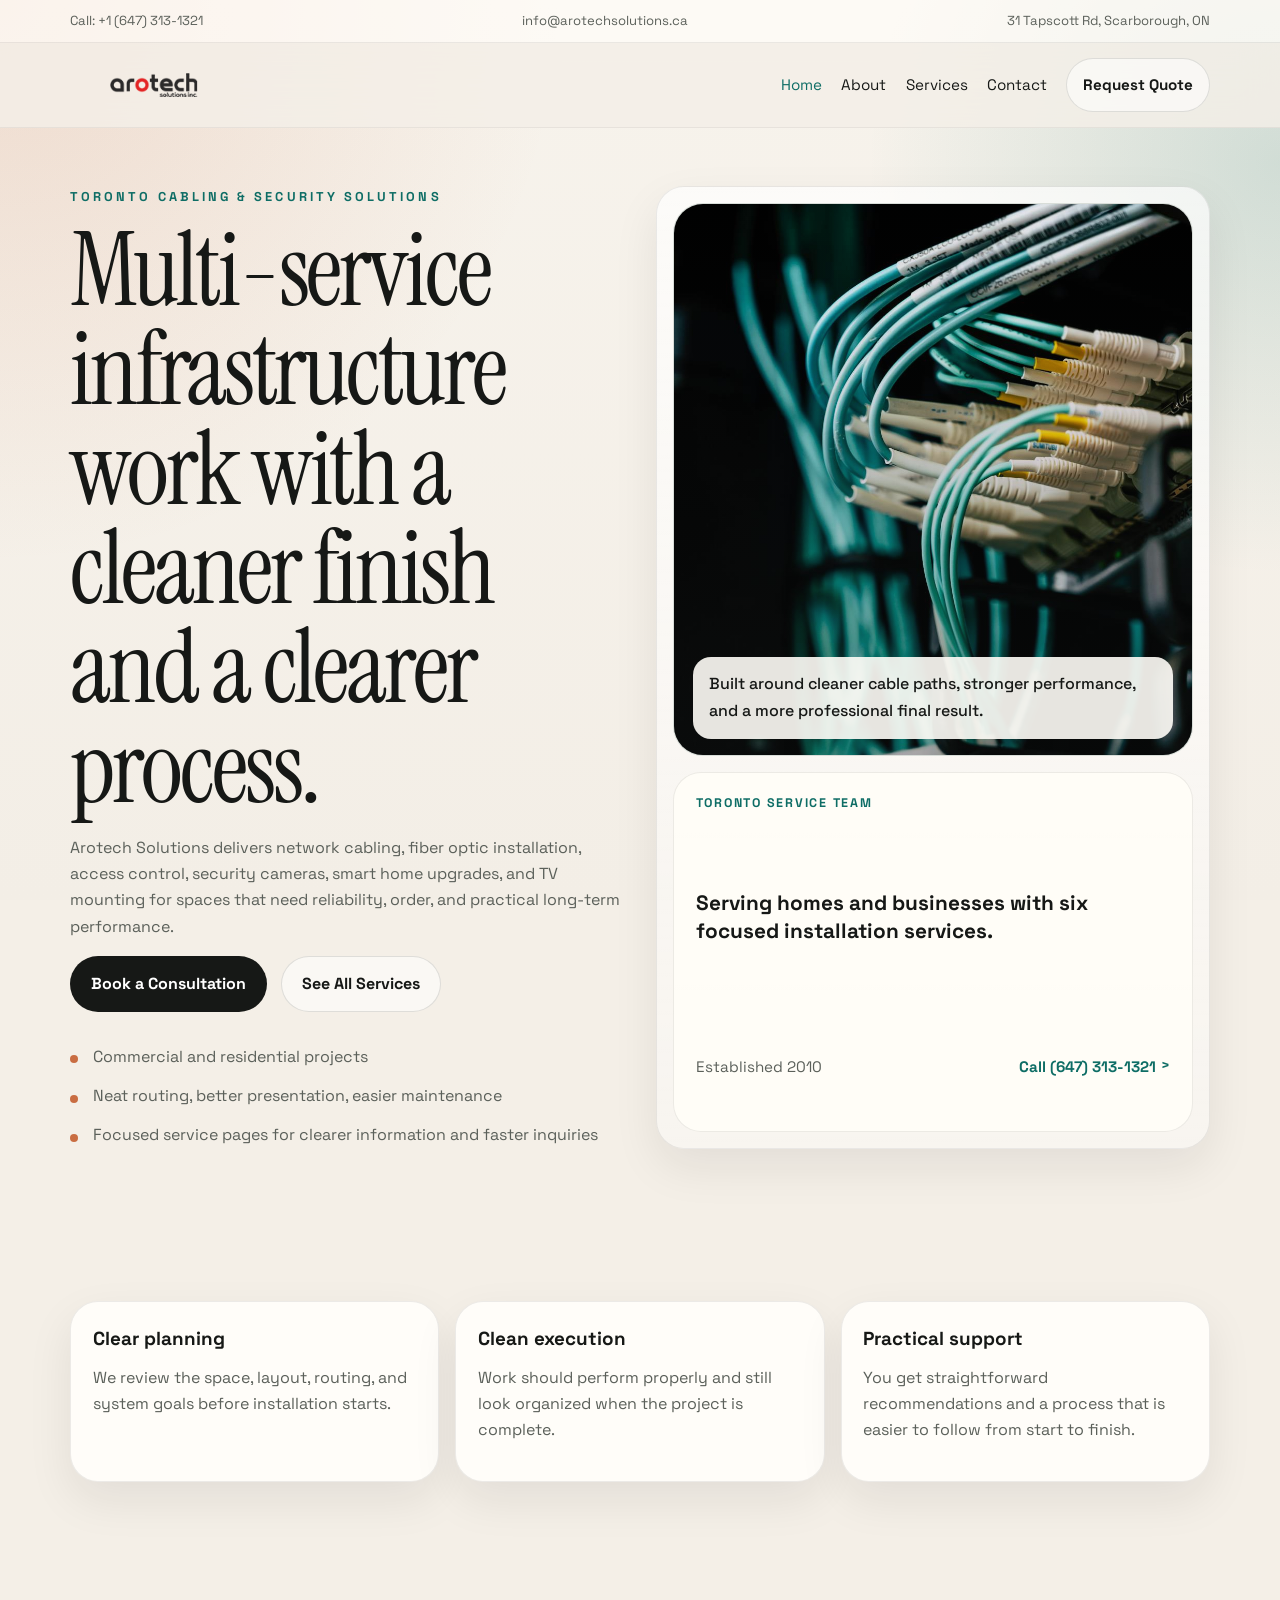
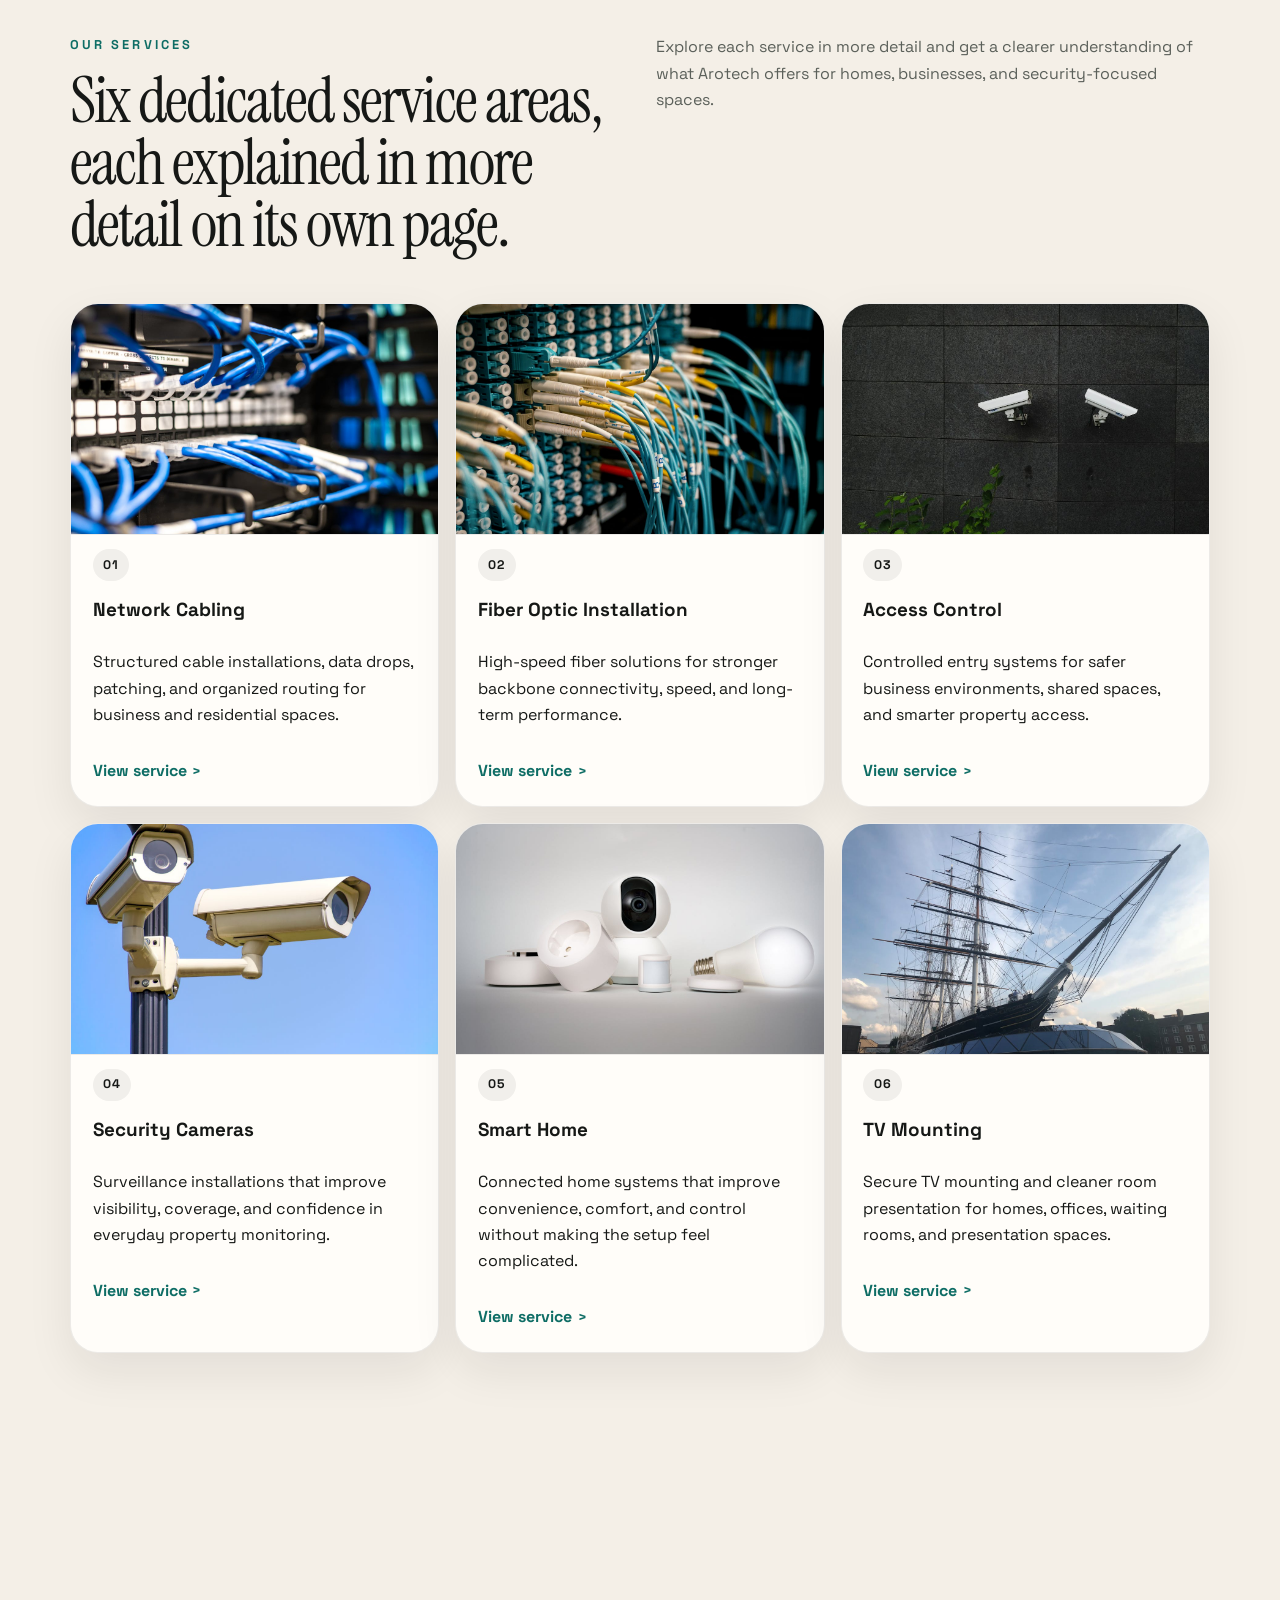
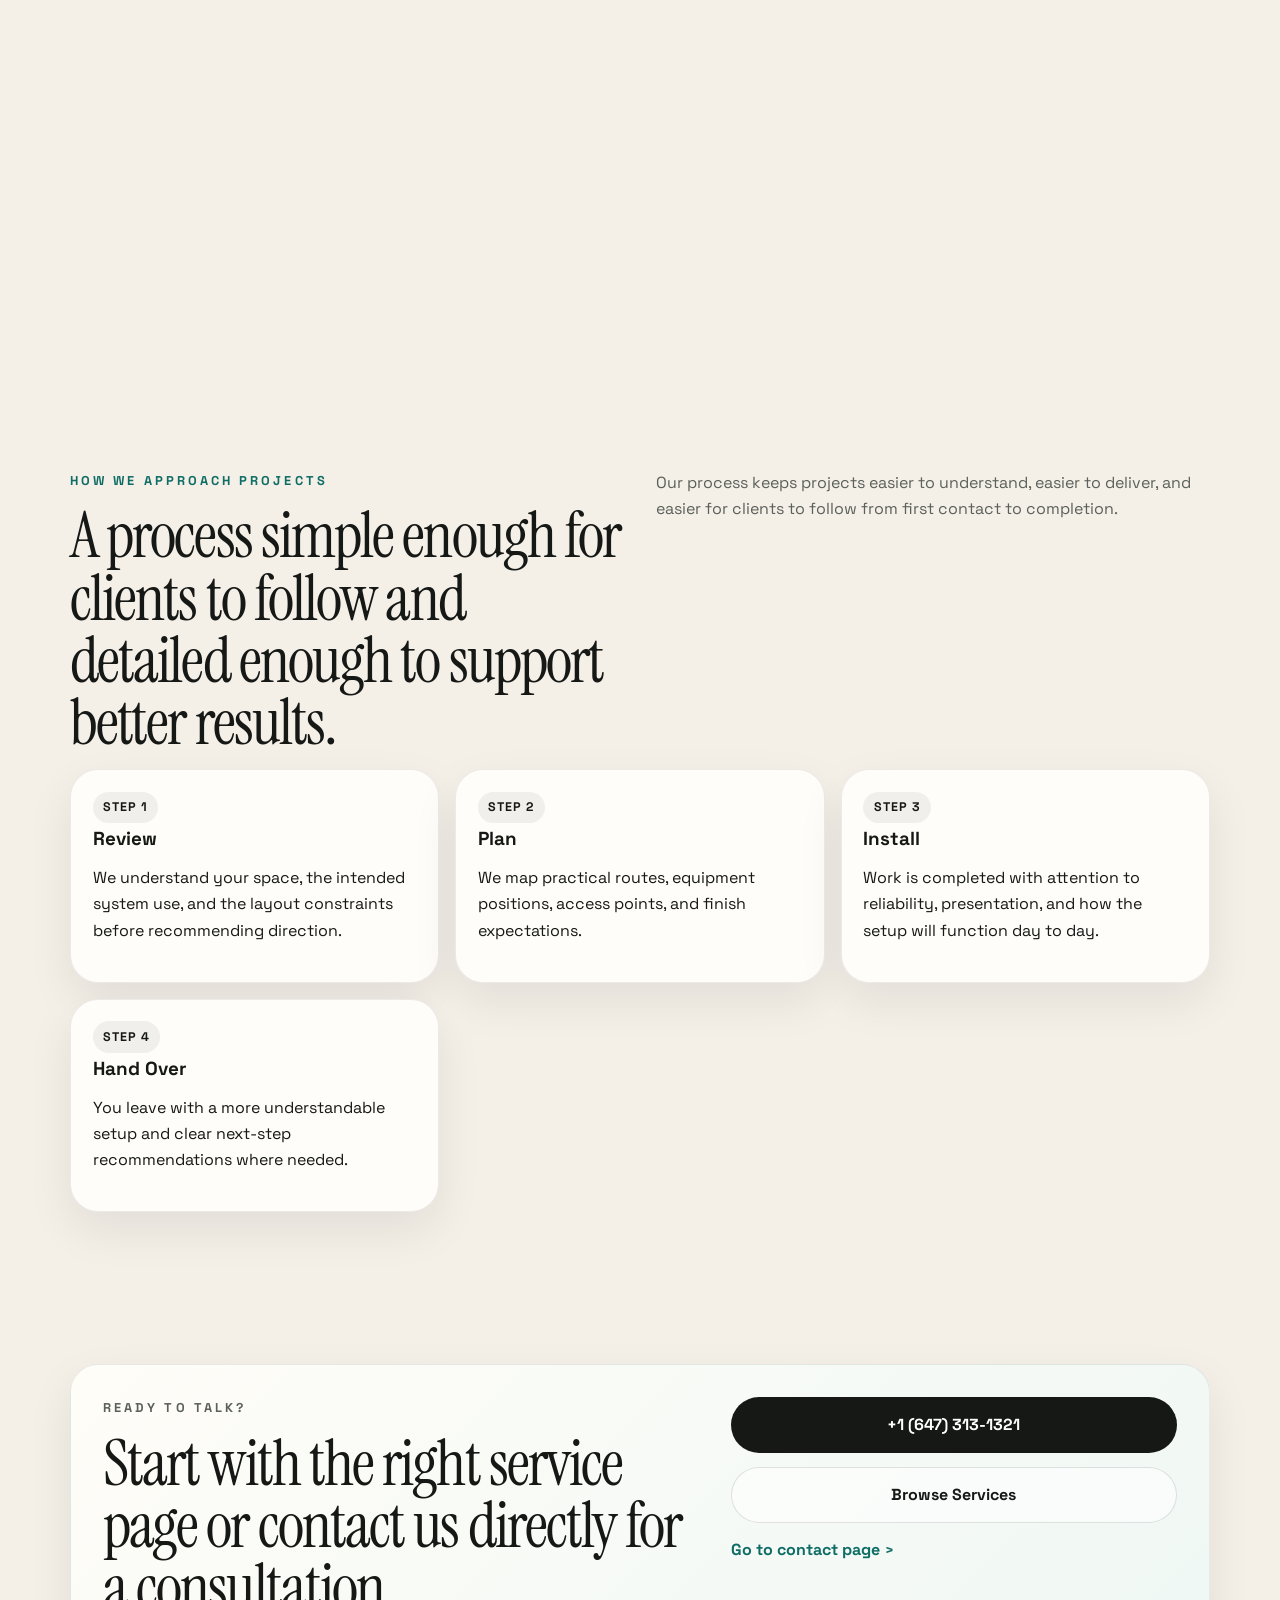
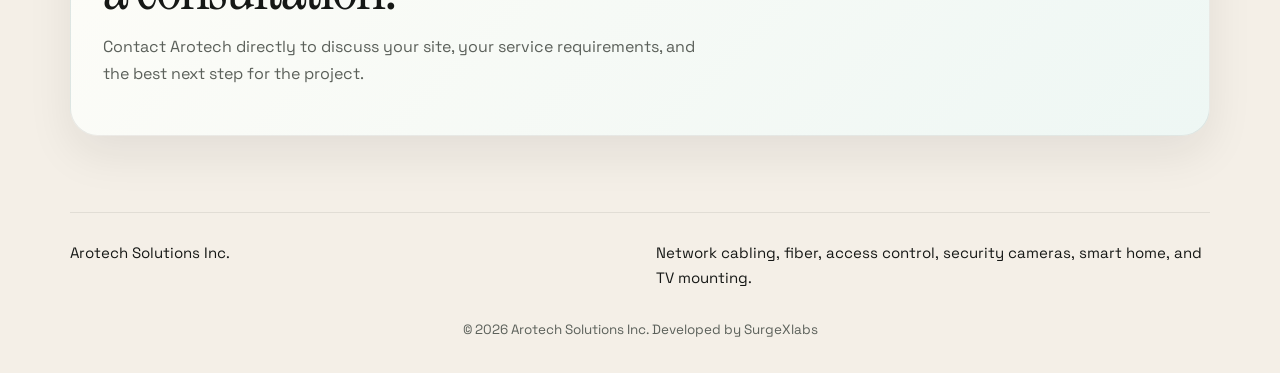
==== index.html @ 716cf745 "Initial site publish" ====
<!DOCTYPE html>
<html lang="en">
<head>
    <meta charset="UTF-8">
    <meta name="viewport" content="width=device-width, initial-scale=1.0">
    <title>Arotech Solutions | Network Cabling, Security & Smart Installations</title>
    <meta name="description" content="Arotech Solutions provides network cabling, fiber optic installation, access control, security cameras, smart home setup, and TV mounting for residential and commercial spaces.">
    <link rel="icon" href="/assets/images/favicon.svg" type="image/svg+xml">
    <link rel="preconnect" href="https://fonts.googleapis.com">
    <link rel="preconnect" href="https://fonts.gstatic.com" crossorigin>
    <link href="https://fonts.googleapis.com/css2?family=Instrument+Serif:ital@0;1&family=Space+Grotesk:wght@400;500;700&display=swap" rel="stylesheet">
    <link rel="stylesheet" href="/assets/css/styles.css">
</head>
<body>
    <div class="site-bg" aria-hidden="true"></div>
    <div class="utility-bar">
        <div class="container utility-row">
            <a href="tel:+16473131321">Call: +1 (647) 313-1321</a>
            <a href="mailto:info@arotechsolutions.ca">info@arotechsolutions.ca</a>
            <span>31 Tapscott Rd, Scarborough, ON</span>
        </div>
    </div>

    <header class="site-header">
        <div class="container header-row">
            <a class="brand" href="/index.html" aria-label="Arotech Solutions home">
                <img src="/assets/images/logo.png" alt="Arotech Solutions logo">
            </a>

            <button class="nav-toggle" type="button" aria-expanded="false" aria-controls="site-nav" aria-label="Toggle navigation">
                <span></span>
                <span></span>
            </button>

            <nav class="site-nav" id="site-nav" aria-label="Primary navigation">
                <a href="/index.html" aria-current="page">Home</a>
                <a href="/about.html">About</a>
                <a href="/services.html">Services</a>
                <a href="/contact.html">Contact</a>
                <a class="button button-small button-ghost" href="tel:+16473131321">Request Quote</a>
            </nav>
        </div>
    </header>

    <main>
        <section class="hero section reveal">
            <div class="container hero-grid home-hero-grid">
                <div class="hero-copy">
                    <p class="eyebrow">Toronto Cabling & Security Solutions</p>
                    <h1>Multi-service infrastructure work with a cleaner finish and a clearer process.</h1>
                    <p class="hero-text">
                        Arotech Solutions delivers network cabling, fiber optic installation, access control,
                        security cameras, smart home upgrades, and TV mounting for spaces that need reliability,
                        order, and practical long-term performance.
                    </p>
                    <div class="hero-actions">
                        <a class="button" href="/contact.html">Book a Consultation</a>
                        <a class="button button-ghost" href="/services.html">See All Services</a>
                    </div>
                    <ul class="hero-points">
                        <li>Commercial and residential projects</li>
                        <li>Neat routing, better presentation, easier maintenance</li>
                        <li>Focused service pages for clearer information and faster inquiries</li>
                    </ul>
                </div>

                <div class="hero-panel reveal-card">
                    <figure class="hero-visual hero-photo-frame">
                        <img src="/assets/images/hero-network.jpg" alt="Server and cabling installation in a professional network environment">
                        <figcaption>Built around cleaner cable paths, stronger performance, and a more professional final result.</figcaption>
                    </figure>
                    <div class="hero-highlight">
                        <p class="hero-highlight-label">Toronto service team</p>
                        <h3>Serving homes and businesses with six focused installation services.</h3>
                        <div class="hero-highlight-meta">
                            <span>Established 2010</span>
                            <a class="text-link" href="tel:+16473131321">Call (647) 313-1321</a>
                        </div>
                    </div>
                </div>
            </div>
        </section>

        <section class="section reveal">
            <div class="container trust-grid">
                <article class="trust-card reveal-card">
                    <h3>Clear planning</h3>
                    <p>We review the space, layout, routing, and system goals before installation starts.</p>
                </article>
                <article class="trust-card reveal-card">
                    <h3>Clean execution</h3>
                    <p>Work should perform properly and still look organized when the project is complete.</p>
                </article>
                <article class="trust-card reveal-card">
                    <h3>Practical support</h3>
                    <p>You get straightforward recommendations and a process that is easier to follow from start to finish.</p>
                </article>
            </div>
        </section>

        <section class="section reveal">
            <div class="container section-head">
                <div>
                    <p class="eyebrow">Our Services</p>
                    <h2>Six dedicated service areas, each explained in more detail on its own page.</h2>
                </div>
                <p>
                    Explore each service in more detail and get a clearer understanding of what Arotech offers for homes, businesses, and security-focused spaces.
                </p>
            </div>

            <div class="container services-grid services-grid-six">
                <article class="service-card reveal-card">
                    <figure class="service-media">
                        <img src="/assets/images/service-network-cabling.jpg" alt="Network cabling connected to a server rack">
                    </figure>
                    <span>01</span>
                    <h3>Network Cabling</h3>
                    <p>Structured cable installations, data drops, patching, and organized routing for business and residential spaces.</p>
                    <a class="text-link" href="/services/network-cabling.html">View service</a>
                </article>
                <article class="service-card reveal-card">
                    <figure class="service-media">
                        <img src="/assets/images/service-fiber.jpg" alt="Fiber optic equipment and connectors">
                    </figure>
                    <span>02</span>
                    <h3>Fiber Optic Installation</h3>
                    <p>High-speed fiber solutions for stronger backbone connectivity, speed, and long-term performance.</p>
                    <a class="text-link" href="/services/fiber-optic-installation.html">View service</a>
                </article>
                <article class="service-card reveal-card">
                    <figure class="service-media">
                        <img src="/assets/images/service-access-control.jpg" alt="Modern access control entry system">
                    </figure>
                    <span>03</span>
                    <h3>Access Control</h3>
                    <p>Controlled entry systems for safer business environments, shared spaces, and smarter property access.</p>
                    <a class="text-link" href="/services/access-control.html">View service</a>
                </article>
                <article class="service-card reveal-card">
                    <figure class="service-media">
                        <img src="/assets/images/service-security-cameras.jpg" alt="Outdoor security cameras">
                    </figure>
                    <span>04</span>
                    <h3>Security Cameras</h3>
                    <p>Surveillance installations that improve visibility, coverage, and confidence in everyday property monitoring.</p>
                    <a class="text-link" href="/services/security-cameras.html">View service</a>
                </article>
                <article class="service-card reveal-card">
                    <figure class="service-media">
                        <img src="/assets/images/service-smart-home.jpg" alt="Smart home devices arranged on a table">
                    </figure>
                    <span>05</span>
                    <h3>Smart Home</h3>
                    <p>Connected home systems that improve convenience, comfort, and control without making the setup feel complicated.</p>
                    <a class="text-link" href="/services/smart-home.html">View service</a>
                </article>
                <article class="service-card reveal-card">
                    <figure class="service-media">
                        <img src="/assets/images/service-tv-mounting.jpg" alt="Wall mounted TV in a living room">
                    </figure>
                    <span>06</span>
                    <h3>TV Mounting</h3>
                    <p>Secure TV mounting and cleaner room presentation for homes, offices, waiting rooms, and presentation spaces.</p>
                    <a class="text-link" href="/services/tv-mounting.html">View service</a>
                </article>
            </div>
        </section>

        <section class="section section-alt reveal">
            <div class="container video-grid">
                <div>
                    <p class="eyebrow">Visual Showcase</p>
                    <h2>A closer look at the kind of infrastructure environment these services support.</h2>
                    <p>
                        From organized racks to cleaner cabling environments, strong infrastructure work is built on planning, precision, and clear execution.
                    </p>
                    <ul class="checklist">
                        <li>Highlights the environment behind professional installations</li>
                        <li>Supports the brand without crowding the layout</li>
                        <li>Adds motion without turning the page into a slider-heavy site</li>
                    </ul>
                </div>
                <div class="video-card reveal-card">
                    <video controls muted loop playsinline preload="metadata" poster="/assets/images/hero-network.jpg">
                        <source src="/assets/images/showcase-server-room.mp4" type="video/mp4">
                    </video>
                </div>
            </div>
        </section>

        <section class="section reveal">
            <div class="container section-head">
                <div>
                    <p class="eyebrow">How We Approach Projects</p>
                    <h2>A process simple enough for clients to follow and detailed enough to support better results.</h2>
                </div>
                <p>
                    Our process keeps projects easier to understand, easier to deliver, and easier for clients to follow from first contact to completion.
                </p>
            </div>

            <div class="container process-grid">
                <article class="process-card reveal-card">
                    <span>Step 1</span>
                    <h3>Review</h3>
                    <p>We understand your space, the intended system use, and the layout constraints before recommending direction.</p>
                </article>
                <article class="process-card reveal-card">
                    <span>Step 2</span>
                    <h3>Plan</h3>
                    <p>We map practical routes, equipment positions, access points, and finish expectations.</p>
                </article>
                <article class="process-card reveal-card">
                    <span>Step 3</span>
                    <h3>Install</h3>
                    <p>Work is completed with attention to reliability, presentation, and how the setup will function day to day.</p>
                </article>
                <article class="process-card reveal-card">
                    <span>Step 4</span>
                    <h3>Hand Over</h3>
                    <p>You leave with a more understandable setup and clear next-step recommendations where needed.</p>
                </article>
            </div>
        </section>

        <section class="section reveal">
            <div class="container contact-card">
                <div>
                    <p class="eyebrow">Ready to Talk?</p>
                    <h2>Start with the right service page or contact us directly for a consultation.</h2>
                    <p>
                        Contact Arotech directly to discuss your site, your service requirements, and the best next step for the project.
                    </p>
                </div>
                <div class="contact-actions">
                    <a class="button" href="tel:+16473131321">+1 (647) 313-1321</a>
                    <a class="button button-ghost" href="/services.html">Browse Services</a>
                    <a class="text-link" href="/contact.html">Go to contact page</a>
                </div>
            </div>
        </section>
    </main>

    <footer class="site-footer">
        <div class="container footer-row">
            <p>Arotech Solutions Inc.</p>
            <p>Network cabling, fiber, access control, security cameras, smart home, and TV mounting.</p>
        </div>
        <p class="footer-credit">&copy; <span id="year"></span> Arotech Solutions Inc. Developed by <a href="https://surgexlabs.ca/" target="_blank" rel="noreferrer">SurgeXlabs</a></p>
    </footer>

    <script src="/assets/js/main.js"></script>
</body>
</html>
---- assets/css/styles.css ----
:root {
    --bg: #f4efe7;
    --surface: rgba(255, 255, 255, 0.82);
    --surface-strong: #fffdf9;
    --ink: #161816;
    --muted: #5b605a;
    --line: rgba(22, 24, 22, 0.08);
    --accent: #0e6d65;
    --accent-soft: #d8ebe7;
    --accent-warm: #c96d42;
    --shadow: 0 18px 46px rgba(25, 29, 28, 0.08);
    --radius: 28px;
    --container: min(1140px, calc(100% - 2rem));
}

* {
    box-sizing: border-box;
}

html {
    scroll-behavior: smooth;
}

body {
    margin: 0;
    font-family: "Space Grotesk", sans-serif;
    background: var(--bg);
    color: var(--ink);
    line-height: 1.65;
}

img,
video {
    display: block;
    max-width: 100%;
}

a {
    color: inherit;
    text-decoration: none;
}

p,
h1,
h2,
h3 {
    margin-top: 0;
}

figure {
    margin: 0;
}

.site-bg {
    position: fixed;
    inset: 0;
    z-index: -1;
    background:
        radial-gradient(circle at top left, rgba(201, 109, 66, 0.18), transparent 36%),
        radial-gradient(circle at right 18%, rgba(14, 109, 101, 0.16), transparent 28%),
        linear-gradient(180deg, #f7f3ec 0%, #f3eee6 100%);
}

.utility-bar {
    border-bottom: 1px solid var(--line);
    background: rgba(255, 253, 248, 0.72);
}

.utility-row {
    display: flex;
    align-items: center;
    justify-content: space-between;
    gap: 1rem;
    min-height: 42px;
    font-size: 0.82rem;
    color: var(--muted);
}

.container {
    width: var(--container);
    margin: 0 auto;
}

.section {
    padding: 4.75rem 0;
}

.section-alt {
    background: rgba(255, 255, 255, 0.42);
    border-top: 1px solid rgba(22, 24, 22, 0.05);
    border-bottom: 1px solid rgba(22, 24, 22, 0.05);
}

.eyebrow {
    margin-bottom: 0.9rem;
    font-size: 0.8rem;
    font-weight: 700;
    letter-spacing: 0.24em;
    text-transform: uppercase;
    color: var(--accent);
}

.site-header {
    position: sticky;
    top: 0;
    z-index: 25;
    backdrop-filter: blur(18px);
    background: rgba(244, 239, 231, 0.84);
    border-bottom: 1px solid rgba(22, 24, 22, 0.06);
}

.header-row {
    display: flex;
    align-items: center;
    justify-content: space-between;
    gap: 1rem;
    min-height: 84px;
}

.brand {
    max-width: 168px;
}

.site-nav {
    display: flex;
    align-items: center;
    gap: 1.2rem;
    font-size: 0.95rem;
}

.site-nav a[aria-current="page"]:not(.button),
.site-nav a:not(.button):hover {
    color: var(--accent);
}

.nav-toggle {
    display: none;
    width: 48px;
    height: 48px;
    padding: 0;
    border: 1px solid var(--line);
    border-radius: 16px;
    background: var(--surface-strong);
    cursor: pointer;
}

.nav-toggle span {
    display: block;
    width: 18px;
    height: 2px;
    margin: 6px auto;
    background: var(--ink);
}

.button {
    display: inline-flex;
    align-items: center;
    justify-content: center;
    min-height: 50px;
    padding: 0.85rem 1.25rem;
    border: 1px solid transparent;
    border-radius: 999px;
    background: var(--ink);
    color: #fff;
    font-weight: 700;
    transition: transform 0.2s ease, background 0.2s ease, border-color 0.2s ease;
}

.button:hover {
    transform: translateY(-1px);
}

.button-ghost {
    background: rgba(255, 255, 255, 0.55);
    color: var(--ink);
    border-color: rgba(22, 24, 22, 0.12);
}

.button-small {
    min-height: 44px;
    padding-inline: 1rem;
}

.text-link {
    display: inline-flex;
    align-items: center;
    gap: 0.35rem;
    font-weight: 700;
    color: var(--accent);
}

.text-link::after {
    content: ">";
    font-size: 0.9rem;
}

.hero,
.page-hero {
    padding-top: 3.6rem;
}

.hero-grid,
.page-hero-grid,
.detail-grid,
.video-grid,
.form-layout,
.section-head,
.footer-row {
    display: grid;
    grid-template-columns: repeat(2, minmax(0, 1fr));
    gap: 2rem;
    align-items: start;
}

.home-hero-grid {
    align-items: stretch;
}

.hero-copy h1,
.page-hero h1,
.section-head h2,
.content-block h2,
.contact-card h2,
.video-grid h2 {
    font-family: "Instrument Serif", serif;
    font-weight: 400;
    line-height: 0.97;
    letter-spacing: -0.03em;
}

.hero-copy h1 {
    margin-bottom: 1.1rem;
    font-size: clamp(3.2rem, 8vw, 6.4rem);
    max-width: 11ch;
}

.page-hero h1,
.section-head h2,
.content-block h2,
.contact-card h2,
.video-grid h2 {
    margin-bottom: 0.95rem;
    font-size: clamp(2.3rem, 5vw, 4.2rem);
}

.hero-text,
.section-head > p,
.content-block p,
.stack-card p,
.signal-card span,
.signal-card p,
.trust-card p,
.info-card p,
.faq-card p,
.contact-card p,
.breadcrumb,
.video-grid p {
    color: var(--muted);
}

.hero-actions {
    display: flex;
    flex-wrap: wrap;
    gap: 0.9rem;
    margin-bottom: 2rem;
}

.hero-points,
.checklist {
    display: grid;
    gap: 0.8rem;
    padding: 0;
    margin: 0;
    list-style: none;
}

.hero-points li,
.checklist li {
    position: relative;
    padding-left: 1.45rem;
    color: var(--muted);
}

.hero-points li::before,
.checklist li::before {
    content: "";
    position: absolute;
    top: 0.72rem;
    left: 0;
    width: 8px;
    height: 8px;
    border-radius: 50%;
    background: var(--accent-warm);
}

.hero-panel,
.stack-card,
.signal-card,
.trust-card,
.service-card,
.process-card,
.video-card,
.info-card,
.faq-card,
.contact-card,
.contact-form,
.mini-link-card {
    border: 1px solid rgba(22, 24, 22, 0.08);
    border-radius: var(--radius);
    background: var(--surface-strong);
    box-shadow: var(--shadow);
}

.hero-panel {
    display: grid;
    gap: 1rem;
    padding: 1rem;
    background: linear-gradient(180deg, rgba(255, 255, 255, 0.68), rgba(255, 255, 255, 0.38));
}

.hero-highlight {
    display: grid;
    gap: 0.85rem;
    padding: 1.25rem 1.35rem;
    border: 1px solid rgba(22, 24, 22, 0.08);
    border-radius: var(--radius);
    background: rgba(255, 253, 248, 0.92);
}

.hero-highlight-label {
    margin-bottom: 0;
    font-size: 0.78rem;
    font-weight: 700;
    letter-spacing: 0.14em;
    text-transform: uppercase;
    color: var(--accent);
}

.hero-highlight h3 {
    margin-bottom: 0;
    font-size: 1.3rem;
    line-height: 1.3;
}

.hero-highlight-meta {
    display: flex;
    align-items: center;
    justify-content: space-between;
    gap: 1rem;
    color: var(--muted);
    font-size: 0.95rem;
}

.hero-visual,
.page-hero-media {
    overflow: hidden;
    border-radius: calc(var(--radius) + 2px);
    border: 1px solid rgba(22, 24, 22, 0.08);
    background: #e9efe9;
}

.hero-visual img,
.page-hero-media img,
.page-hero-media video {
    width: 100%;
    height: 100%;
    min-height: 360px;
    object-fit: cover;
}

.hero-photo-frame {
    position: relative;
}

.hero-photo-frame::after {
    content: "";
    position: absolute;
    inset: 0;
    background: linear-gradient(180deg, rgba(20, 25, 25, 0.04) 0%, rgba(20, 25, 25, 0.35) 100%);
}

.hero-photo-frame figcaption {
    position: absolute;
    left: 1.2rem;
    right: 1.2rem;
    bottom: 1rem;
    z-index: 1;
    padding: 0.9rem 1rem;
    border-radius: 18px;
    background: rgba(255, 253, 248, 0.9);
    font-weight: 500;
}

.hero-stat-grid,
.trust-grid,
.process-grid,
.info-grid,
.faq-grid,
.service-links-grid {
    display: grid;
    gap: 1rem;
}

.hero-stat-grid {
    grid-template-columns: repeat(3, minmax(0, 1fr));
}

.trust-grid {
    grid-template-columns: repeat(3, minmax(0, 1fr));
}

.process-grid,
.info-grid.three-col,
.faq-grid,
.service-links-grid,
.info-grid.three-col {
    grid-template-columns: repeat(3, minmax(0, 1fr));
}

.service-links-grid {
    grid-template-columns: repeat(2, minmax(0, 1fr));
}

.signal-card,
.trust-card,
.process-card,
.info-card,
.faq-card,
.stack-card {
    padding: 1.35rem;
}

.signal-card strong {
    display: block;
    margin-bottom: 0.2rem;
    font-size: 1.75rem;
}

.signal-card-primary {
    background: #fff9f0;
}

.signal-card-accent {
    background: var(--accent-soft);
}

.signal-card-dark {
    background: #1a2020;
    color: #fff;
}

.signal-card-dark p,
.signal-card-dark span {
    color: rgba(255, 255, 255, 0.78);
}

.services-grid {
    display: grid;
    grid-template-columns: repeat(3, minmax(0, 1fr));
    gap: 1rem;
    margin-top: 2rem;
}

.services-grid-six {
    grid-template-columns: repeat(3, minmax(0, 1fr));
}

.service-card {
    display: grid;
    align-content: start;
    gap: 0.85rem;
    overflow: hidden;
    padding: 1.35rem;
}

.service-media {
    margin: -1.35rem -1.35rem 0;
    overflow: hidden;
    border-bottom: 1px solid rgba(22, 24, 22, 0.08);
}

.service-media img {
    width: 100%;
    height: 230px;
    object-fit: cover;
    transition: transform 0.45s ease;
}

.service-card:hover .service-media img {
    transform: scale(1.04);
}

.service-card span,
.process-card span {
    display: inline-flex;
    width: fit-content;
    padding: 0.35rem 0.65rem;
    border-radius: 999px;
    background: rgba(22, 24, 22, 0.06);
    font-size: 0.78rem;
    font-weight: 700;
    letter-spacing: 0.08em;
    text-transform: uppercase;
}

.service-card h3,
.trust-card h3,
.info-card h3,
.faq-card h3,
.process-card h3,
.stack-card h3,
.mini-link-card {
    margin-bottom: 0.65rem;
    font-size: 1.18rem;
}

.video-card {
    overflow: hidden;
    padding: 0;
}

.video-card video {
    width: 100%;
    min-height: 100%;
    background: #000;
}

.mini-link-card {
    padding: 1.2rem 1.3rem;
    font-weight: 700;
}

.mini-link-card:hover {
    color: var(--accent);
}

.breadcrumb a {
    color: var(--accent);
}

.contact-card {
    display: grid;
    grid-template-columns: minmax(0, 1.15fr) minmax(280px, 0.85fr);
    gap: 1.5rem;
    padding: 2rem;
    background: linear-gradient(135deg, #fffdf8, #eef7f4);
}

.contact-actions,
.contact-stack {
    display: grid;
    align-content: start;
    gap: 0.9rem;
}

.form-layout {
    align-items: start;
}

.contact-form {
    display: grid;
    gap: 1rem;
    padding: 1.4rem;
}

.contact-form label {
    display: grid;
    gap: 0.45rem;
    font-weight: 500;
}

.contact-form input,
.contact-form select,
.contact-form textarea {
    width: 100%;
    padding: 0.9rem 1rem;
    border: 1px solid rgba(22, 24, 22, 0.12);
    border-radius: 16px;
    background: #fff;
    font: inherit;
}

.site-footer {
    padding: 0 0 2rem;
}

.footer-row {
    padding-top: 1.75rem;
    padding-bottom: 0.85rem;
    border-top: 1px solid rgba(22, 24, 22, 0.08);
    font-size: 0.94rem;
    grid-template-columns: repeat(2, minmax(0, 1fr));
}

.footer-credit {
    width: var(--container);
    margin: 0 auto;
    text-align: center;
    font-size: 0.84rem;
    color: var(--muted);
}

.reveal,
.reveal-card {
    opacity: 0;
    transform: translateY(24px);
    transition: opacity 0.7s ease, transform 0.7s ease;
}

.reveal-card {
    transition-delay: 0.08s;
}

.is-visible {
    opacity: 1;
    transform: translateY(0);
}

.hero-panel,
.signal-card,
.hero-highlight,
.trust-card,
.service-card,
.process-card,
.video-card,
.info-card,
.faq-card,
.stack-card,
.contact-card,
.contact-form,
.mini-link-card,
.page-hero-media {
    transition: transform 0.25s ease, box-shadow 0.25s ease, border-color 0.25s ease;
}

.hero-panel:hover,
.signal-card:hover,
.hero-highlight:hover,
.trust-card:hover,
.service-card:hover,
.process-card:hover,
.video-card:hover,
.info-card:hover,
.faq-card:hover,
.stack-card:hover,
.contact-card:hover,
.contact-form:hover,
.mini-link-card:hover,
.page-hero-media:hover {
    transform: translateY(-4px);
    box-shadow: 0 22px 55px rgba(25, 29, 28, 0.11);
    border-color: rgba(14, 109, 101, 0.18);
}

@media (max-width: 980px) {
    .hero-grid,
    .page-hero-grid,
    .detail-grid,
    .video-grid,
    .form-layout,
    .section-head,
    .contact-card {
        grid-template-columns: 1fr;
    }

    .hero-stat-grid,
    .trust-grid,
    .info-grid.three-col,
    .faq-grid,
    .service-links-grid {
        grid-template-columns: repeat(2, minmax(0, 1fr));
    }

    .hero-highlight-meta {
        align-items: flex-start;
        flex-direction: column;
    }

    .services-grid,
    .services-grid-six,
    .process-grid {
        grid-template-columns: repeat(2, minmax(0, 1fr));
    }

    .site-nav {
        position: absolute;
        top: calc(100% + 0.75rem);
        right: 1rem;
        left: 1rem;
        display: grid;
        gap: 0.75rem;
        padding: 1rem;
        border: 1px solid rgba(22, 24, 22, 0.08);
        border-radius: 24px;
        background: rgba(255, 253, 248, 0.96);
        box-shadow: var(--shadow);
        opacity: 0;
        visibility: hidden;
        transform: translateY(-10px);
        transition: opacity 0.2s ease, visibility 0.2s ease, transform 0.2s ease;
    }

    .site-nav.is-open {
        opacity: 1;
        visibility: visible;
        transform: translateY(0);
    }

    .nav-toggle {
        display: inline-block;
    }
}

@media (max-width: 720px) {
    .section {
        padding: 3.5rem 0;
    }

    .hero-copy h1 {
        max-width: none;
        font-size: clamp(2.8rem, 15vw, 4.4rem);
    }

    .utility-row {
        flex-direction: column;
        align-items: flex-start;
        justify-content: center;
        padding: 0.45rem 0;
    }

    .services-grid,
    .services-grid-six,
    .process-grid,
    .trust-grid,
    .info-grid.three-col,
    .faq-grid,
    .service-links-grid,
    .hero-stat-grid {
        grid-template-columns: 1fr;
    }

    .brand {
        max-width: 144px;
    }

    .header-row {
        min-height: 76px;
    }

    .hero-visual img,
    .page-hero-media img,
    .page-hero-media video {
        min-height: 300px;
    }

    .hero-highlight {
        padding: 1rem 1.1rem;
    }

    .contact-card {
        padding: 1.4rem;
    }

    .footer-row {
        grid-template-columns: 1fr;
    }
}

@media (prefers-reduced-motion: reduce) {
    html {
        scroll-behavior: auto;
    }

    *,
    *::before,
    *::after {
        animation-duration: 0.01ms !important;
        animation-iteration-count: 1 !important;
        transition-duration: 0.01ms !important;
    }

    .reveal,
    .reveal-card {
        opacity: 1;
        transform: none;
    }
}
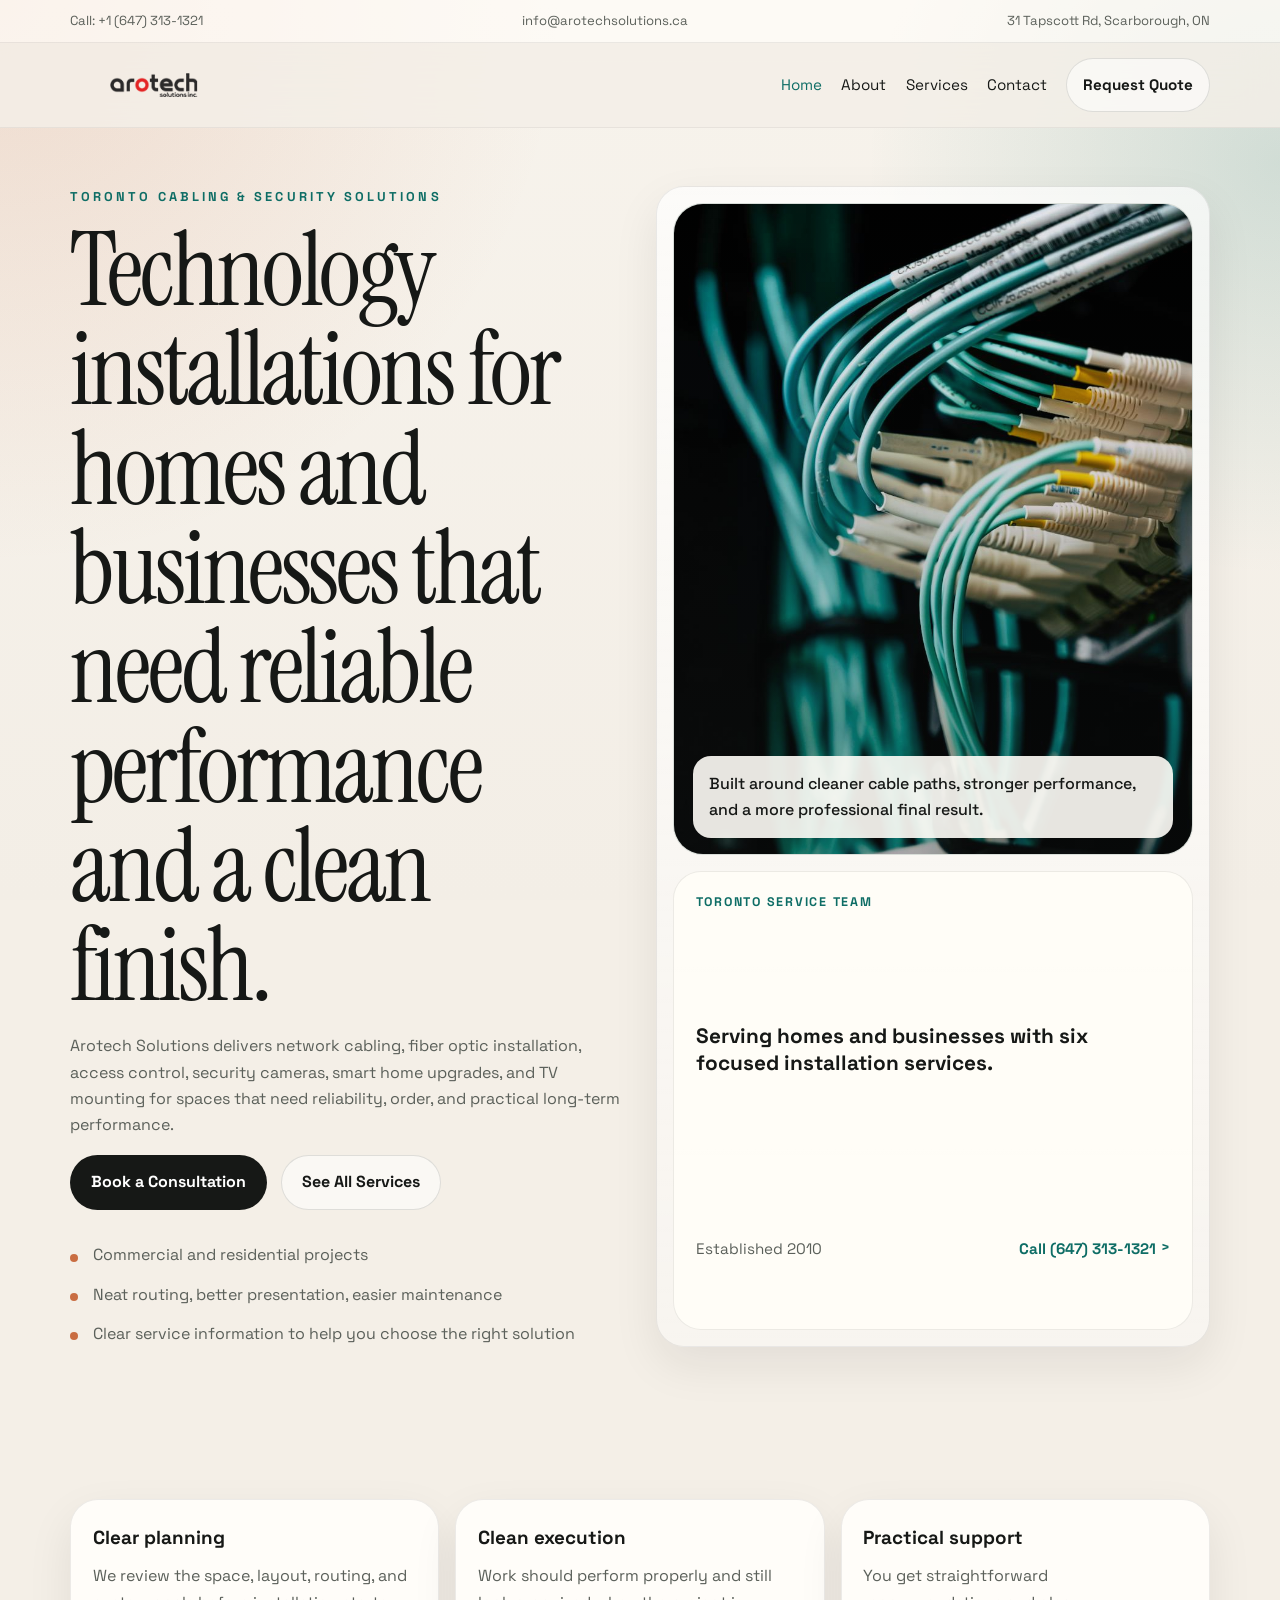
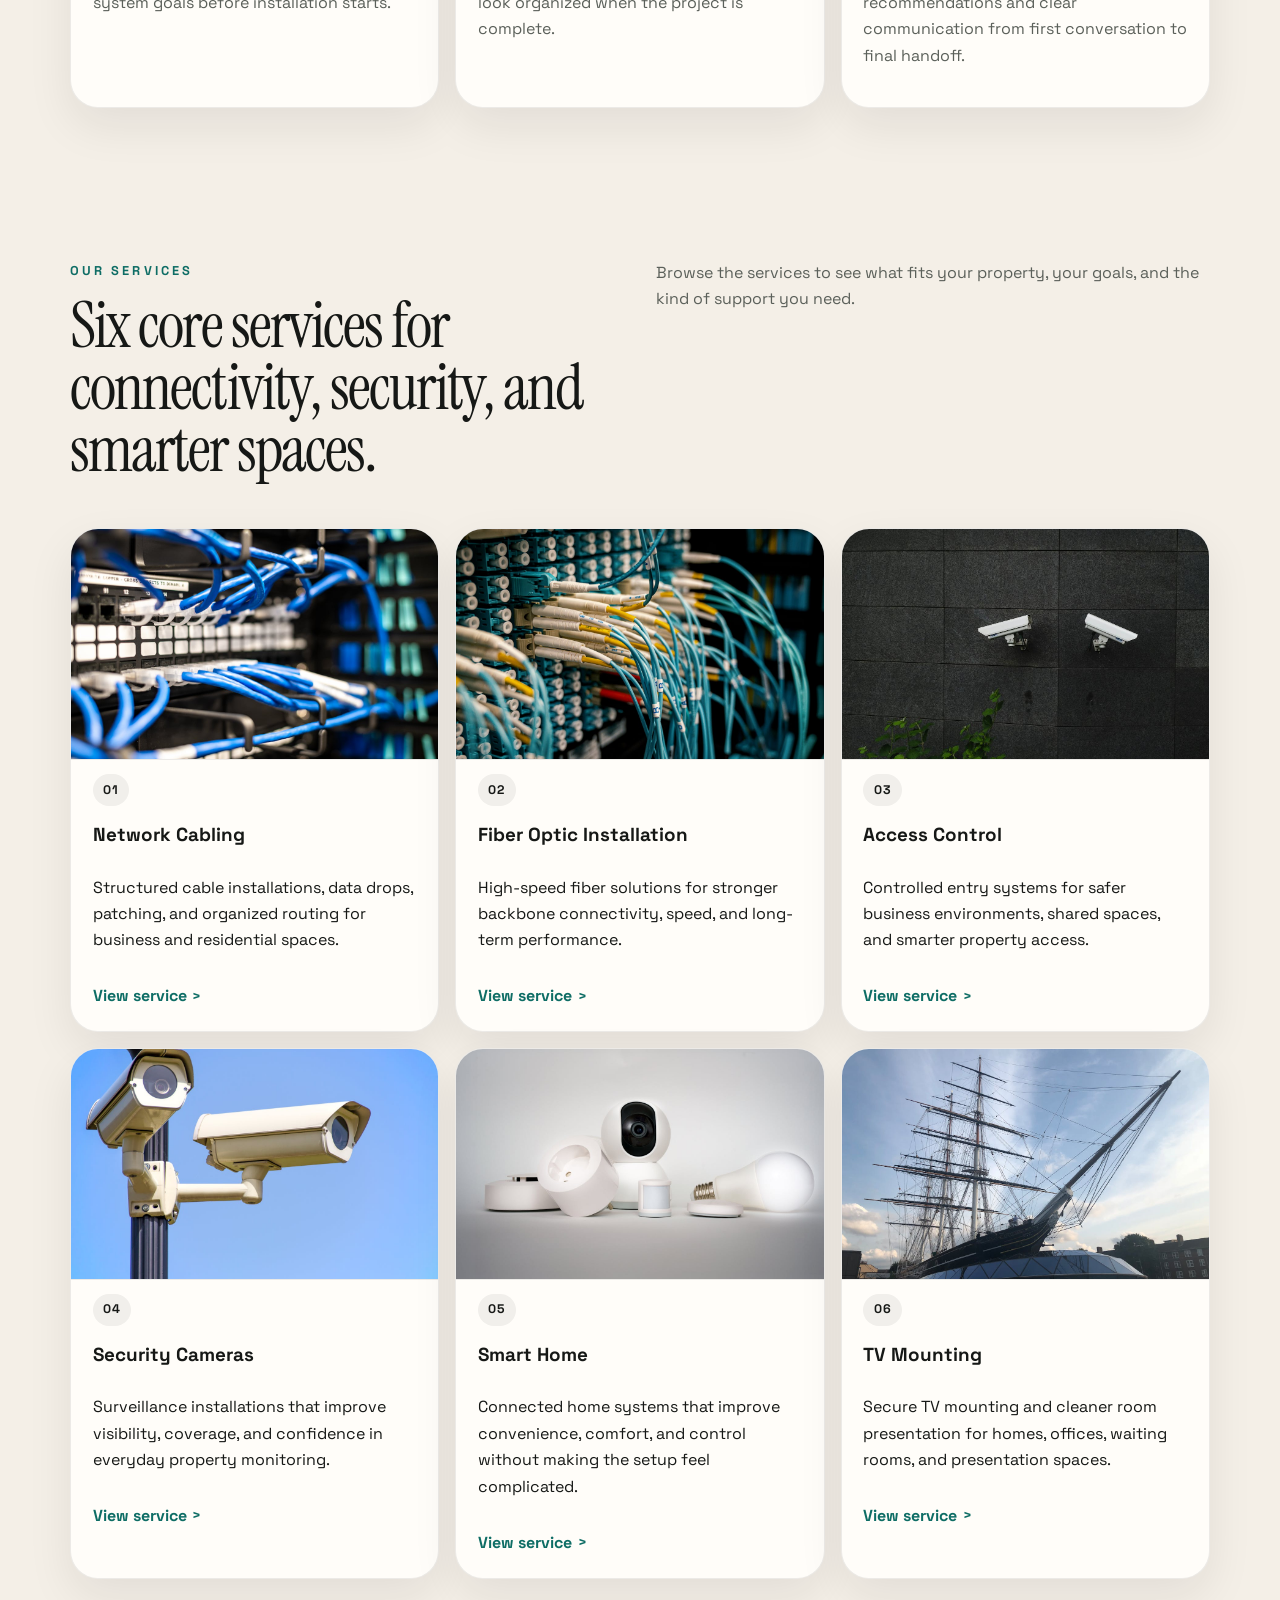
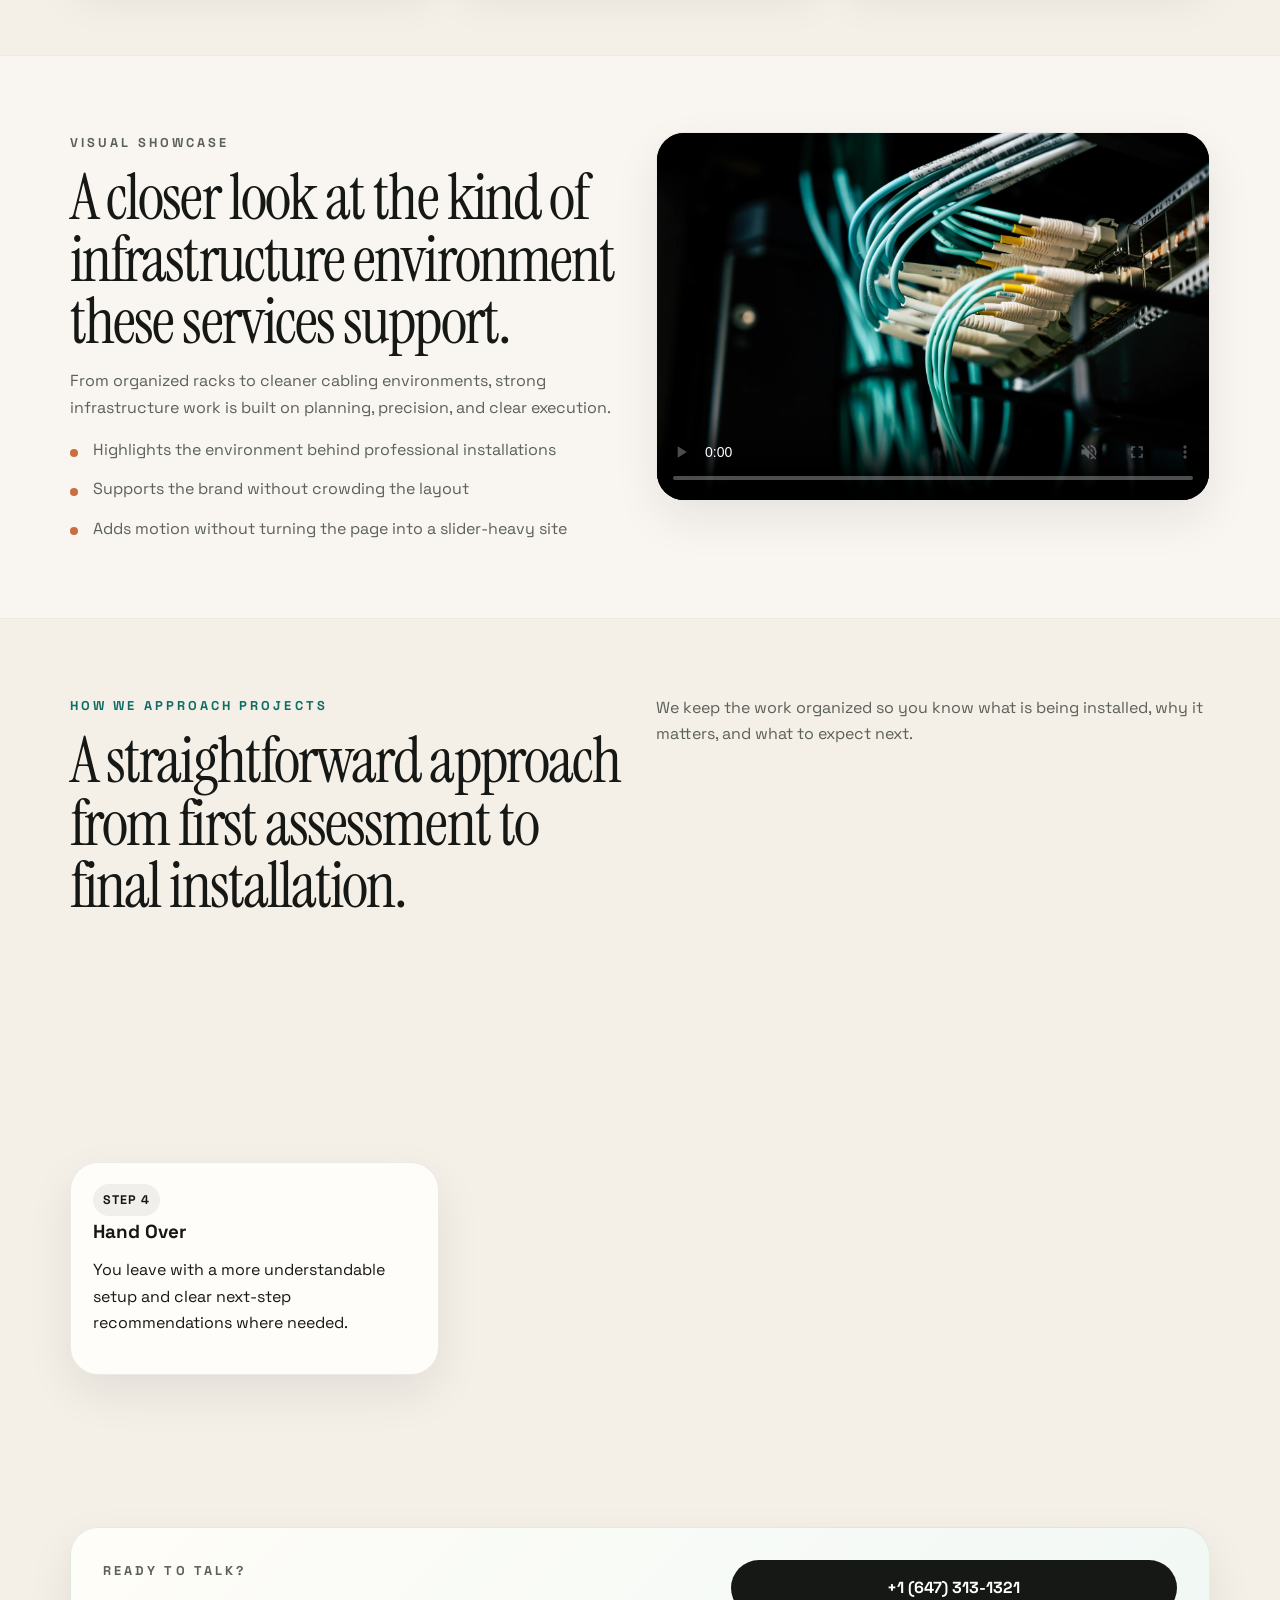
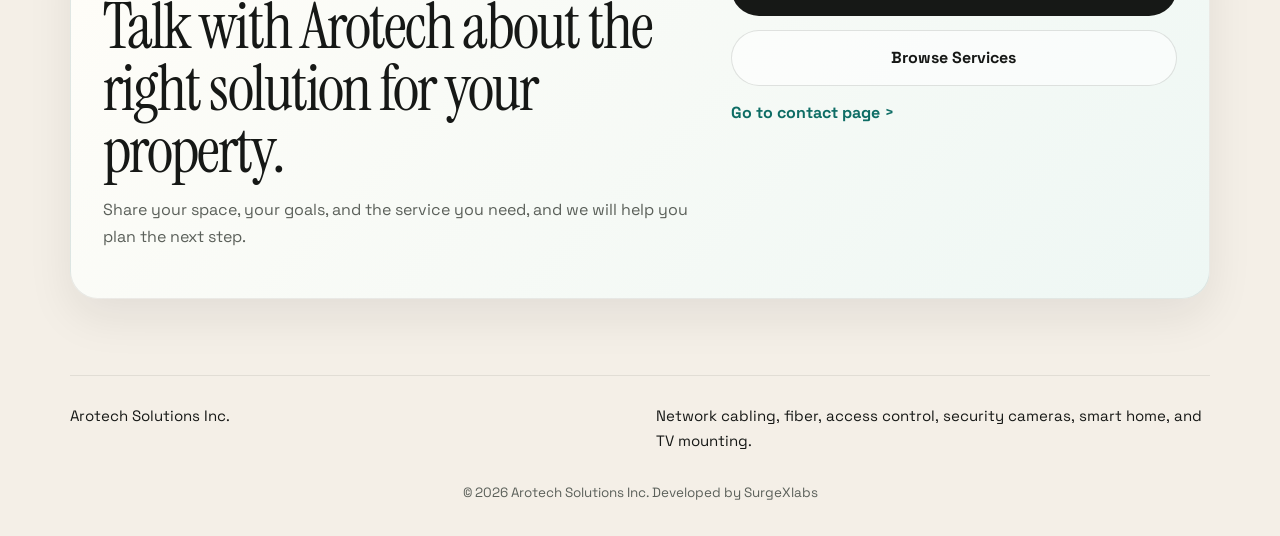
==== commit e287295d: "Refine customer-facing website copy" ====
--- a/index.html
+++ b/index.html
@@ -47,7 +47,7 @@
             <div class="container hero-grid home-hero-grid">
                 <div class="hero-copy">
                     <p class="eyebrow">Toronto Cabling & Security Solutions</p>
-                    <h1>Multi-service infrastructure work with a cleaner finish and a clearer process.</h1>
+                    <h1>Technology installations for homes and businesses that need reliable performance and a clean finish.</h1>
                     <p class="hero-text">
                         Arotech Solutions delivers network cabling, fiber optic installation, access control,
                         security cameras, smart home upgrades, and TV mounting for spaces that need reliability,
@@ -60,7 +60,7 @@
                     <ul class="hero-points">
                         <li>Commercial and residential projects</li>
                         <li>Neat routing, better presentation, easier maintenance</li>
-                        <li>Focused service pages for clearer information and faster inquiries</li>
+                        <li>Clear service information to help you choose the right solution</li>
                     </ul>
                 </div>
 
@@ -93,7 +93,7 @@
                 </article>
                 <article class="trust-card reveal-card">
                     <h3>Practical support</h3>
-                    <p>You get straightforward recommendations and a process that is easier to follow from start to finish.</p>
+                    <p>You get straightforward recommendations and clear communication from first conversation to final handoff.</p>
                 </article>
             </div>
         </section>
@@ -102,10 +102,10 @@
             <div class="container section-head">
                 <div>
                     <p class="eyebrow">Our Services</p>
-                    <h2>Six dedicated service areas, each explained in more detail on its own page.</h2>
+                    <h2>Six core services for connectivity, security, and smarter spaces.</h2>
                 </div>
                 <p>
-                    Explore each service in more detail and get a clearer understanding of what Arotech offers for homes, businesses, and security-focused spaces.
+                    Browse the services to see what fits your property, your goals, and the kind of support you need.
                 </p>
             </div>
 
@@ -193,10 +193,10 @@
             <div class="container section-head">
                 <div>
                     <p class="eyebrow">How We Approach Projects</p>
-                    <h2>A process simple enough for clients to follow and detailed enough to support better results.</h2>
+                    <h2>A straightforward approach from first assessment to final installation.</h2>
                 </div>
                 <p>
-                    Our process keeps projects easier to understand, easier to deliver, and easier for clients to follow from first contact to completion.
+                    We keep the work organized so you know what is being installed, why it matters, and what to expect next.
                 </p>
             </div>
 
@@ -228,9 +228,9 @@
             <div class="container contact-card">
                 <div>
                     <p class="eyebrow">Ready to Talk?</p>
-                    <h2>Start with the right service page or contact us directly for a consultation.</h2>
+                    <h2>Talk with Arotech about the right solution for your property.</h2>
                     <p>
-                        Contact Arotech directly to discuss your site, your service requirements, and the best next step for the project.
+                        Share your space, your goals, and the service you need, and we will help you plan the next step.
                     </p>
                 </div>
                 <div class="contact-actions">
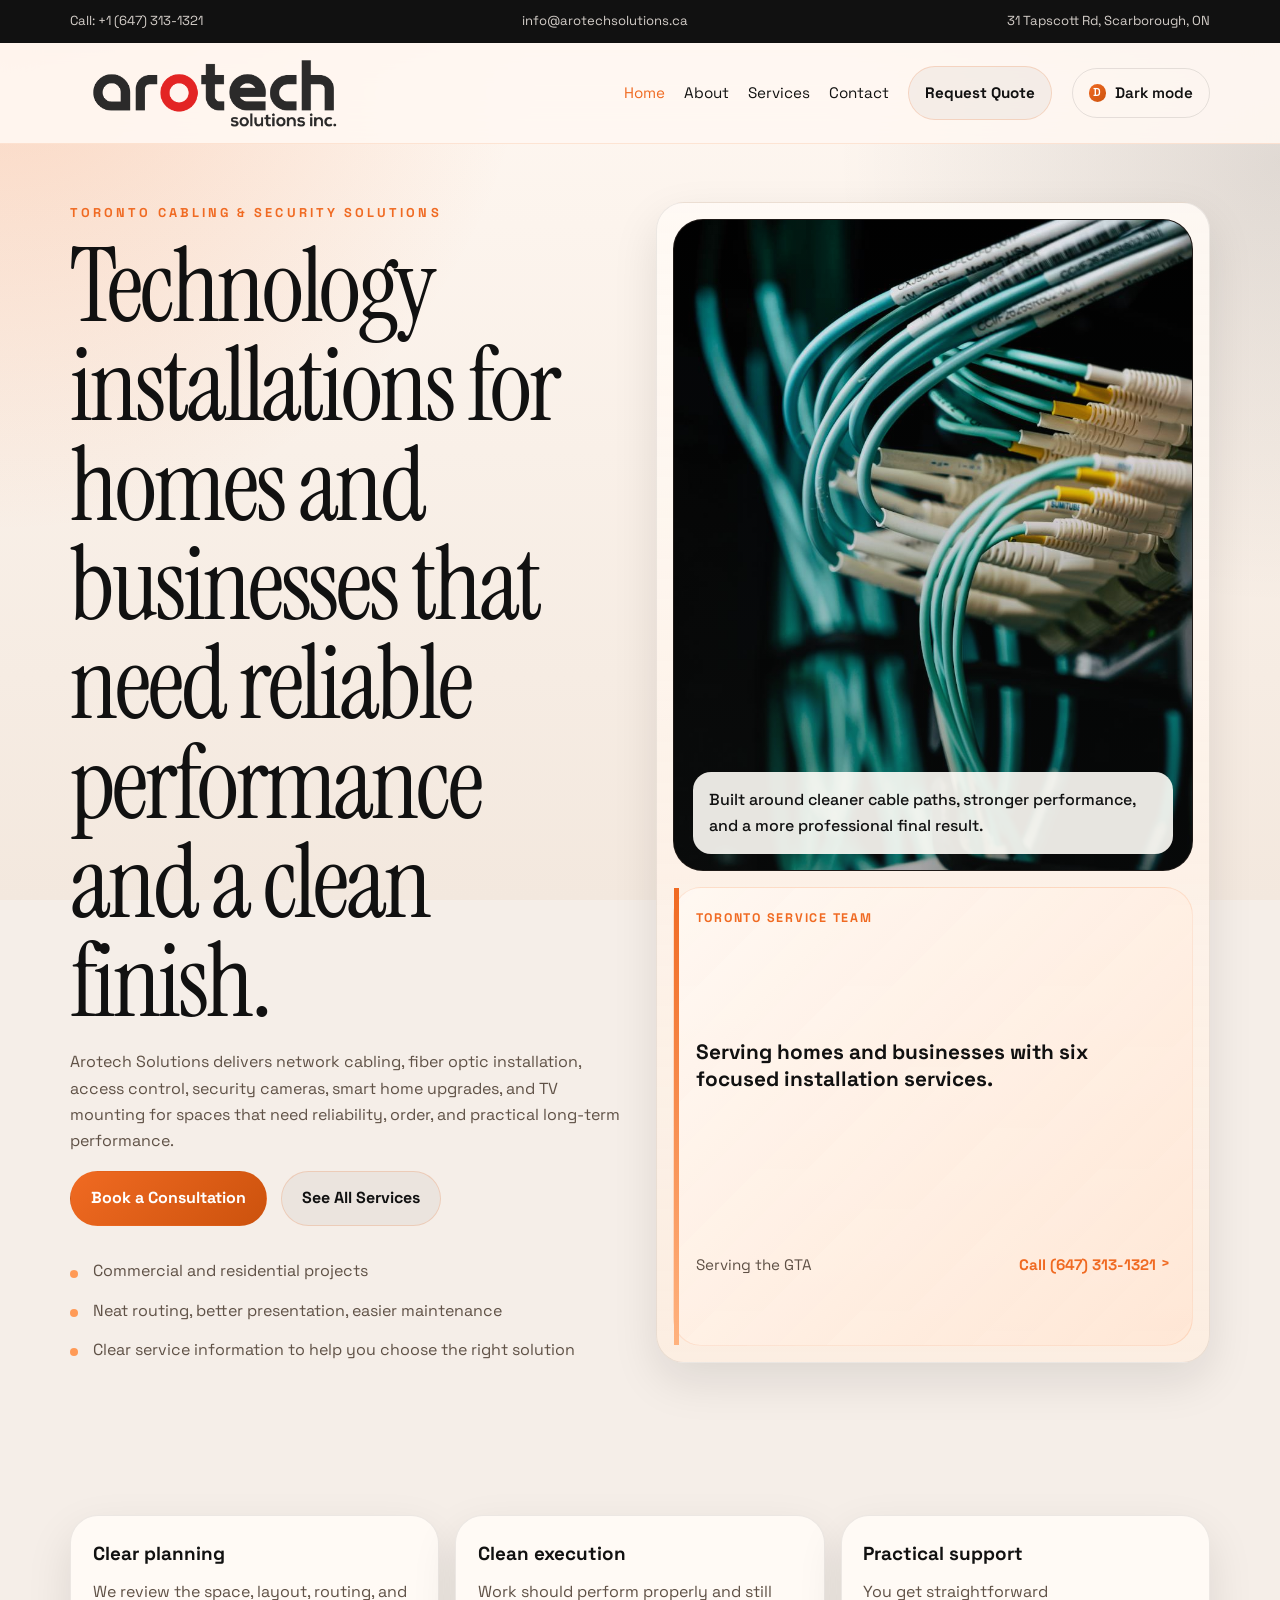
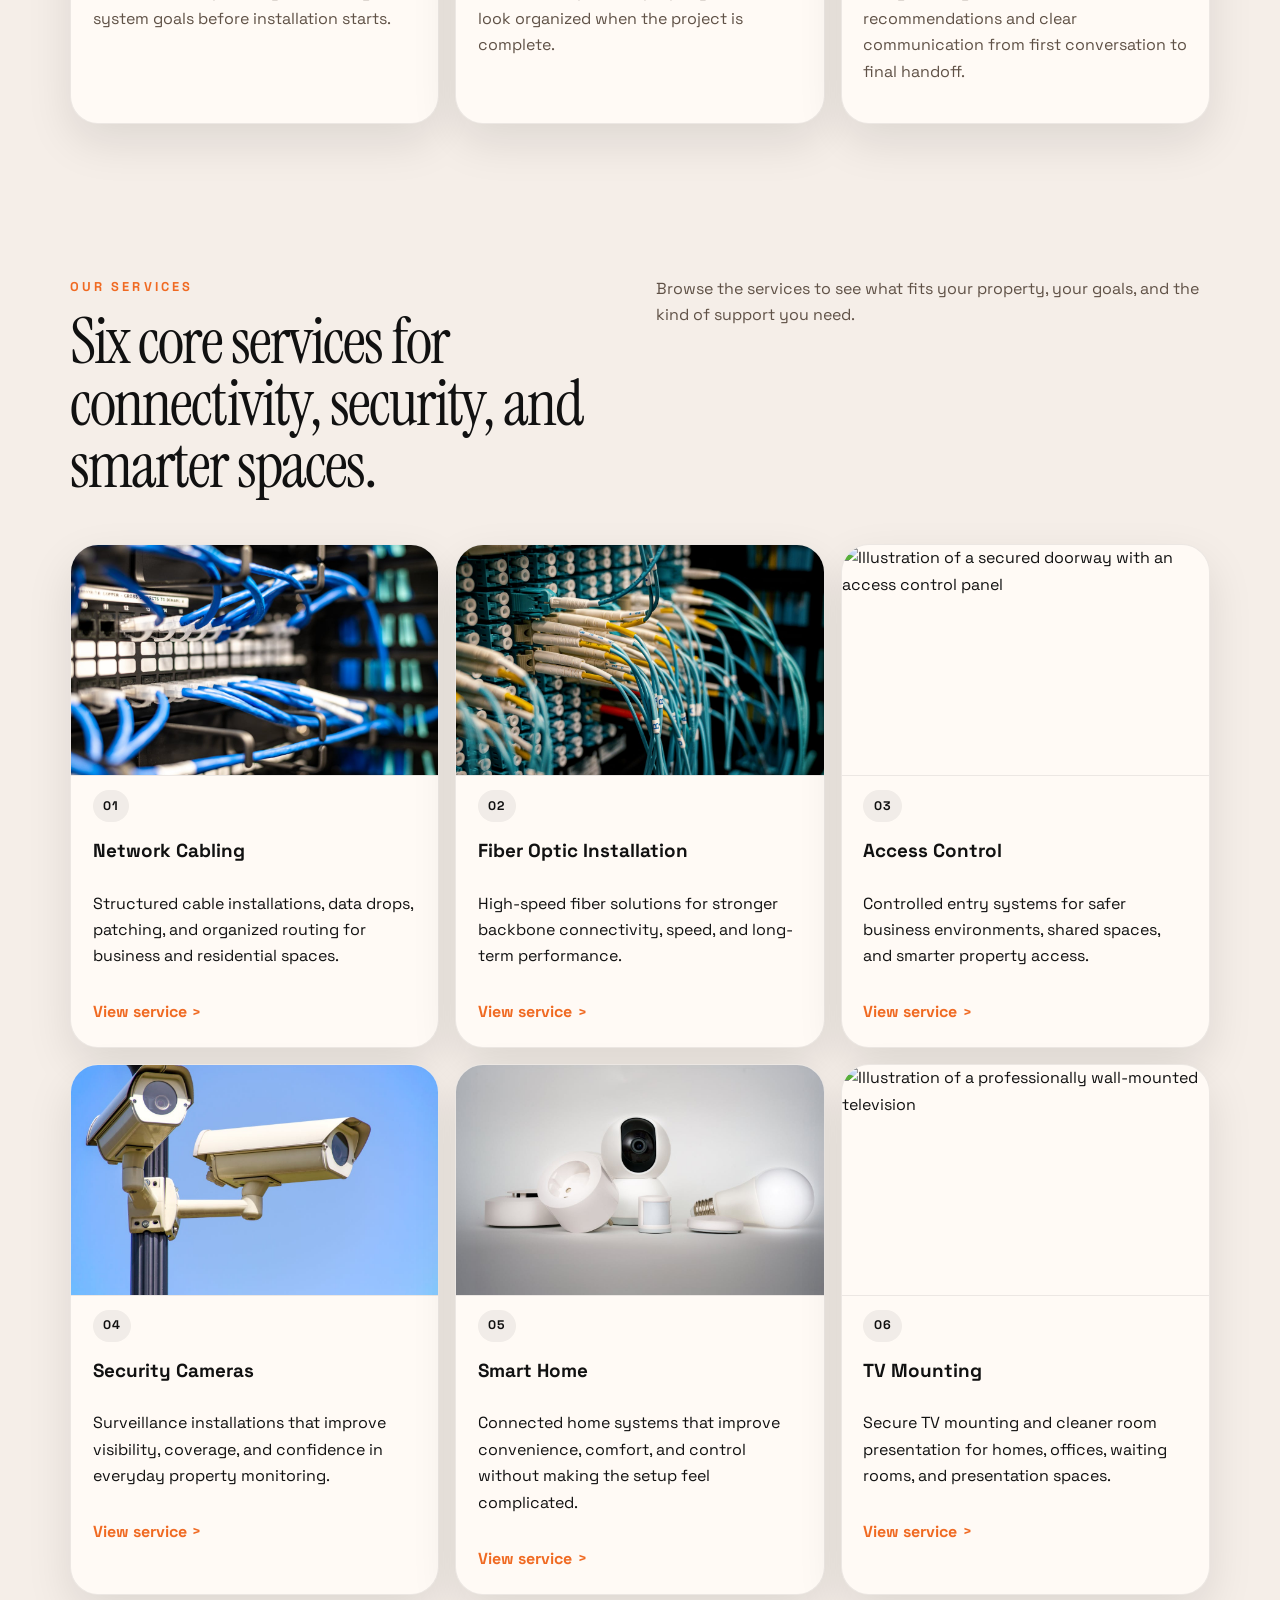
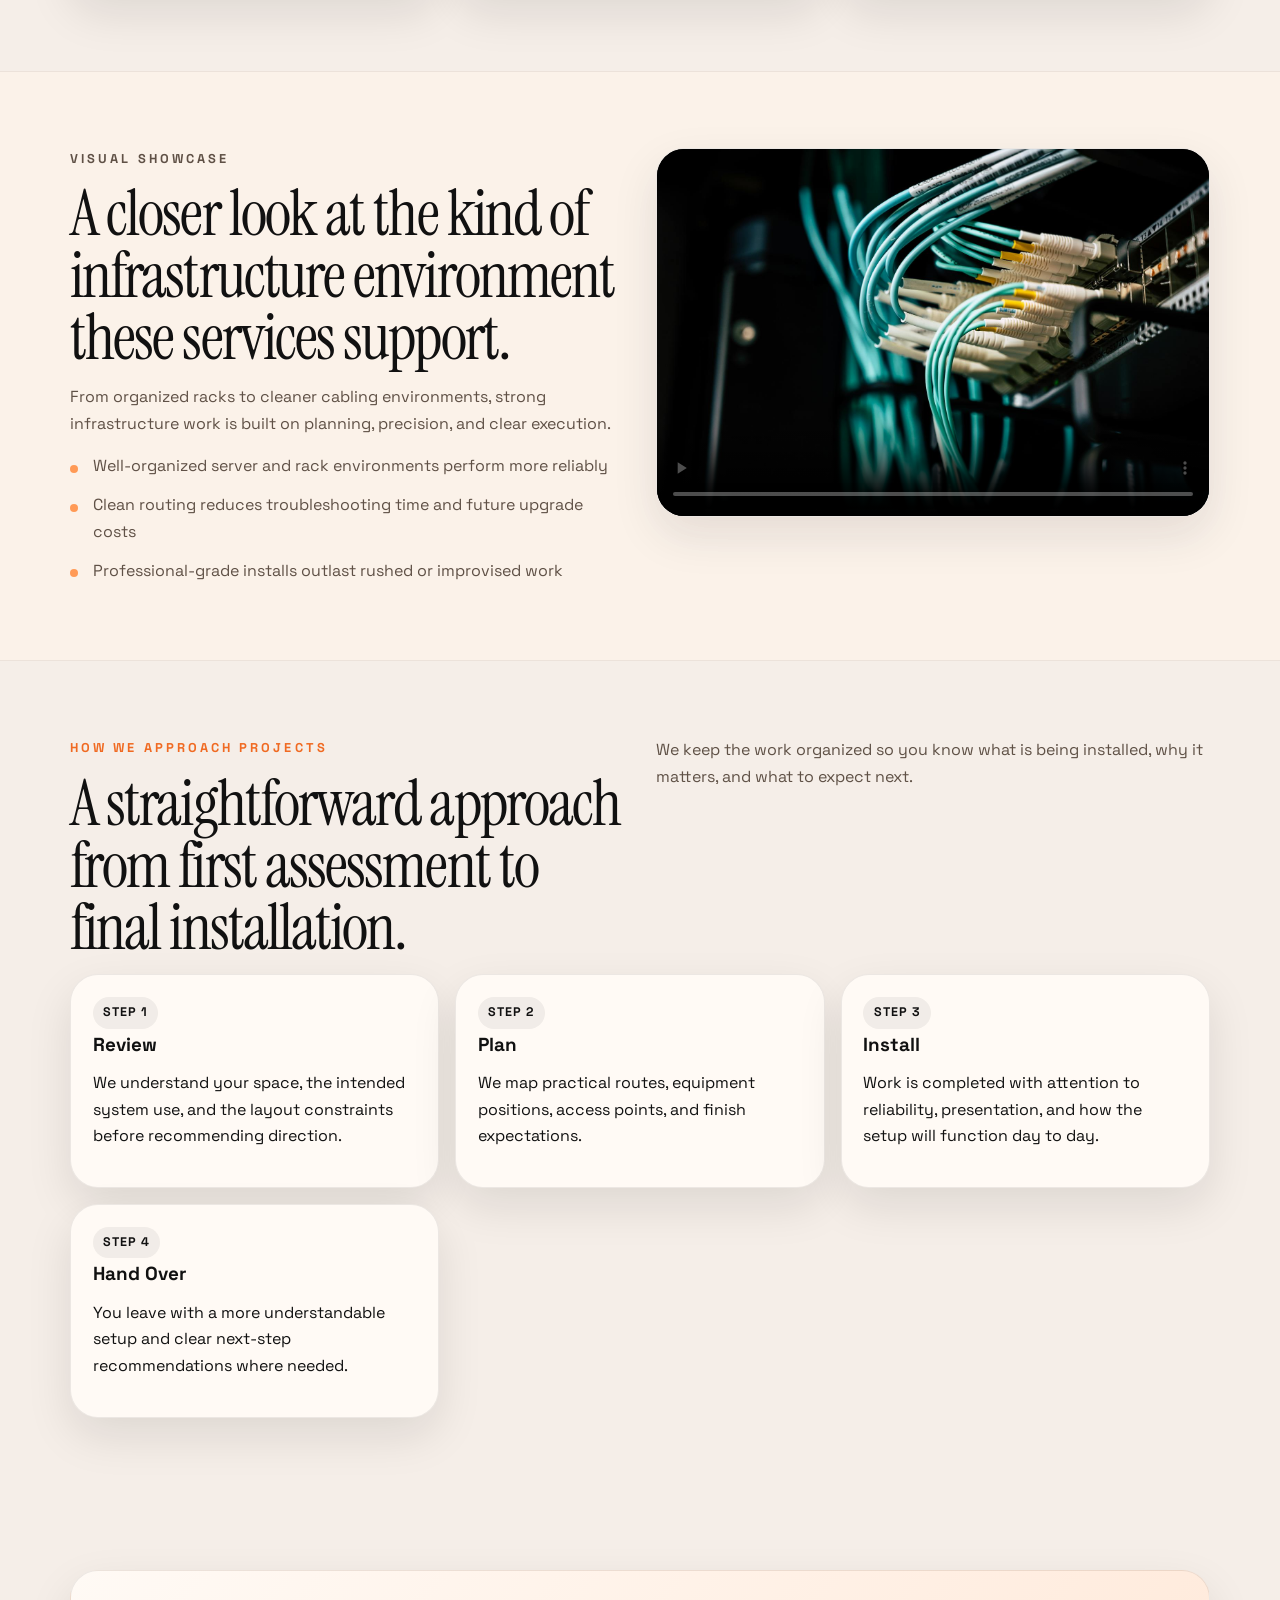
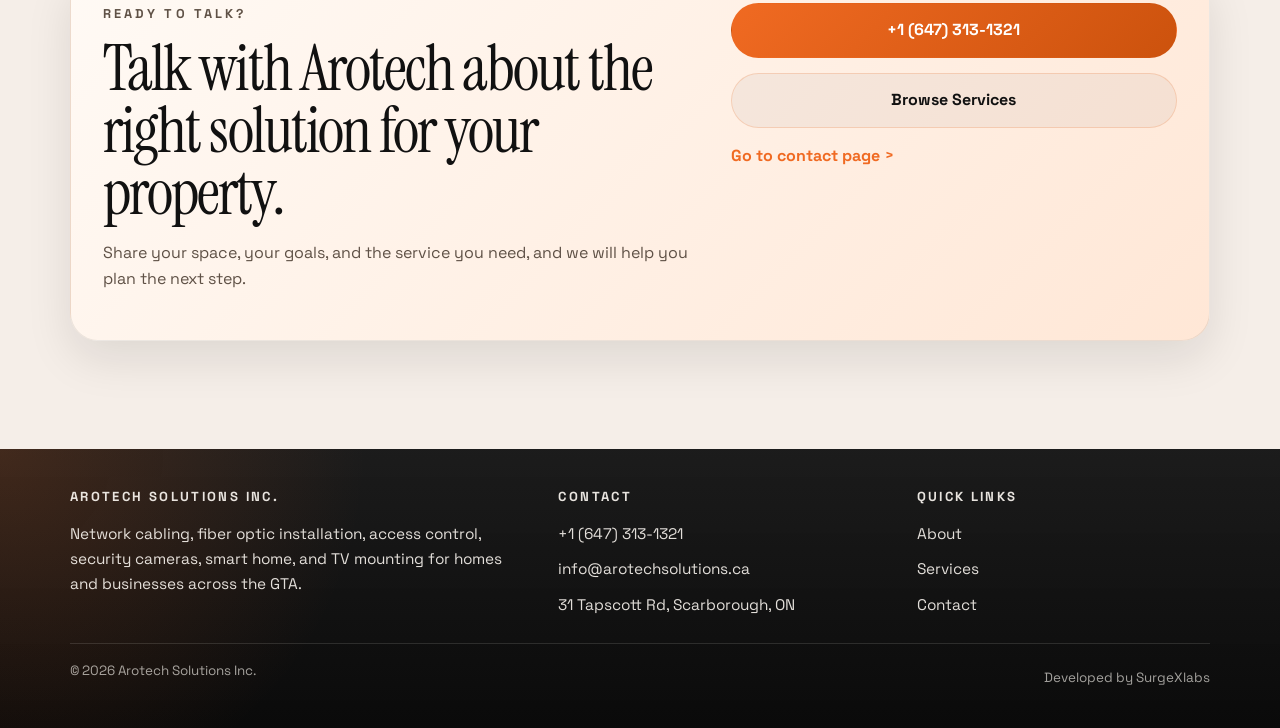
==== commit 68abab4e: "Pre-launch audit: new logo, content fixes, form improvements" ====
--- a/index.html
+++ b/index.html
@@ -24,7 +24,7 @@
     <header class="site-header">
         <div class="container header-row">
             <a class="brand" href="/index.html" aria-label="Arotech Solutions home">
-                <img src="/assets/images/logo.png" alt="Arotech Solutions logo">
+                <img src="/assets/images/arotech%20cropped%20png.png" alt="Arotech Solutions logo" data-light-src="/assets/images/arotech%20cropped%20png.png" data-dark-src="/assets/images/arotech%20black%20jpeg.png">
             </a>
 
             <button class="nav-toggle" type="button" aria-expanded="false" aria-controls="site-nav" aria-label="Toggle navigation">
@@ -73,7 +73,7 @@
                         <p class="hero-highlight-label">Toronto service team</p>
                         <h3>Serving homes and businesses with six focused installation services.</h3>
                         <div class="hero-highlight-meta">
-                            <span>Established 2010</span>
+                            <span>Serving the GTA</span>
                             <a class="text-link" href="tel:+16473131321">Call (647) 313-1321</a>
                         </div>
                     </div>
@@ -130,7 +130,7 @@
                 </article>
                 <article class="service-card reveal-card">
                     <figure class="service-media">
-                        <img src="/assets/images/service-access-control.jpg" alt="Modern access control entry system">
+                        <img src="/assets/images/service-access-control.svg" alt="Illustration of a secured doorway with an access control panel">
                     </figure>
                     <span>03</span>
                     <h3>Access Control</h3>
@@ -157,7 +157,7 @@
                 </article>
                 <article class="service-card reveal-card">
                     <figure class="service-media">
-                        <img src="/assets/images/service-tv-mounting.jpg" alt="Wall mounted TV in a living room">
+                        <img src="/assets/images/service-tv-mounting.svg" alt="Illustration of a professionally wall-mounted television">
                     </figure>
                     <span>06</span>
                     <h3>TV Mounting</h3>
@@ -176,9 +176,9 @@
                         From organized racks to cleaner cabling environments, strong infrastructure work is built on planning, precision, and clear execution.
                     </p>
                     <ul class="checklist">
-                        <li>Highlights the environment behind professional installations</li>
-                        <li>Supports the brand without crowding the layout</li>
-                        <li>Adds motion without turning the page into a slider-heavy site</li>
+                        <li>Well-organized server and rack environments perform more reliably</li>
+                        <li>Clean routing reduces troubleshooting time and future upgrade costs</li>
+                        <li>Professional-grade installs outlast rushed or improvised work</li>
                     </ul>
                 </div>
                 <div class="video-card reveal-card">
@@ -243,11 +243,28 @@
     </main>
 
     <footer class="site-footer">
-        <div class="container footer-row">
-            <p>Arotech Solutions Inc.</p>
-            <p>Network cabling, fiber, access control, security cameras, smart home, and TV mounting.</p>
-        </div>
-        <p class="footer-credit">&copy; <span id="year"></span> Arotech Solutions Inc. Developed by <a href="https://surgexlabs.ca/" target="_blank" rel="noreferrer">SurgeXlabs</a></p>
+        <div class="container footer-shell">
+            <div class="footer-brand-block">
+                <p class="footer-title">Arotech Solutions Inc.</p>
+                <p>Network cabling, fiber optic installation, access control, security cameras, smart home, and TV mounting for homes and businesses across the GTA.</p>
+            </div>
+            <div class="footer-block">
+                <p class="footer-heading">Contact</p>
+                <a href="tel:+16473131321">+1 (647) 313-1321</a>
+                <a href="mailto:info@arotechsolutions.ca">info@arotechsolutions.ca</a>
+                <span>31 Tapscott Rd, Scarborough, ON</span>
+            </div>
+            <div class="footer-block">
+                <p class="footer-heading">Quick Links</p>
+                <a href="/about.html">About</a>
+                <a href="/services.html">Services</a>
+                <a href="/contact.html">Contact</a>
+            </div>
+        </div>
+        <div class="container footer-bottom">
+            <p>&copy; <span id="year"></span> Arotech Solutions Inc.</p>
+            <p class="footer-credit">Developed by <a href="https://surgexlabs.ca/" target="_blank" rel="noreferrer">SurgeXlabs</a></p>
+        </div>
     </footer>
 
     <script src="/assets/js/main.js"></script>
--- a/assets/css/styles.css
+++ b/assets/css/styles.css
@@ -1,16 +1,95 @@
 :root {
-    --bg: #f4efe7;
-    --surface: rgba(255, 255, 255, 0.82);
-    --surface-strong: #fffdf9;
-    --ink: #161816;
-    --muted: #5b605a;
-    --line: rgba(22, 24, 22, 0.08);
-    --accent: #0e6d65;
-    --accent-soft: #d8ebe7;
-    --accent-warm: #c96d42;
-    --shadow: 0 18px 46px rgba(25, 29, 28, 0.08);
+    --bg: #f5eee8;
+    --surface: rgba(255, 248, 242, 0.84);
+    --surface-strong: #fffaf5;
+    --surface-alt: rgba(255, 244, 235, 0.62);
+    --ink: #111111;
+    --muted: #5f5146;
+    --line: rgba(17, 17, 17, 0.1);
+    --accent: #f06a22;
+    --accent-strong: #cc520d;
+    --accent-soft: #ffe2cf;
+    --accent-warm: #ff9a56;
+    --utility-bg: #111111;
+    --utility-text: rgba(255, 248, 242, 0.82);
+    --header-bg: rgba(255, 248, 242, 0.9);
+    --header-border: rgba(240, 106, 34, 0.14);
+    --panel-border: rgba(22, 24, 22, 0.08);
+    --panel-shadow-strong: 0 20px 48px rgba(25, 29, 28, 0.09);
+    --site-bg-1: rgba(240, 106, 34, 0.24);
+    --site-bg-2: rgba(17, 17, 17, 0.12);
+    --site-bg-3-start: #fff8f2;
+    --site-bg-3-end: #f3e8de;
+    --hero-panel-start: rgba(255, 250, 245, 0.9);
+    --hero-panel-end: rgba(255, 237, 222, 0.68);
+    --hero-highlight-start: rgba(255, 248, 242, 0.98);
+    --hero-highlight-end: rgba(255, 230, 212, 0.9);
+    --hero-highlight-stripe-end: #ffb27e;
+    --hero-media-bg: #201b18;
+    --figcaption-bg: rgba(255, 253, 248, 0.9);
+    --signal-primary-bg: #fff4ea;
+    --signal-dark-bg: #171717;
+    --signal-dark-text: rgba(255, 255, 255, 0.78);
+    --tag-bg: rgba(22, 24, 22, 0.06);
+    --input-bg: #fff;
+    --contact-gradient-start: #fffaf5;
+    --contact-gradient-end: #ffe7d6;
+    --footer-bg: radial-gradient(circle at top left, rgba(240, 106, 34, 0.18), transparent 28%), linear-gradient(180deg, rgba(23, 23, 23, 0.98), rgba(10, 10, 10, 1));
+    --footer-text: rgba(255, 251, 245, 0.9);
+    --footer-heading: rgba(255, 251, 245, 0.62);
+    --footer-link: rgba(255, 251, 245, 0.88);
+    --footer-border: rgba(255, 251, 245, 0.12);
+    --nav-panel-bg: rgba(255, 248, 242, 0.98);
+    --nav-toggle-bg: rgba(255, 250, 245, 0.98);
+    --shadow: 0 18px 46px rgba(17, 17, 17, 0.1);
     --radius: 28px;
     --container: min(1140px, calc(100% - 2rem));
+}
+
+body[data-theme="dark"] {
+    --bg: #0f0f11;
+    --surface: rgba(26, 26, 29, 0.86);
+    --surface-strong: #17171a;
+    --surface-alt: rgba(22, 22, 25, 0.78);
+    --ink: #f5eee7;
+    --muted: #bcae9f;
+    --line: rgba(255, 255, 255, 0.1);
+    --accent: #ff8b3d;
+    --accent-strong: #d66217;
+    --accent-soft: rgba(255, 139, 61, 0.14);
+    --accent-warm: #ffab72;
+    --utility-bg: #090909;
+    --utility-text: rgba(245, 238, 231, 0.8);
+    --header-bg: rgba(17, 17, 20, 0.9);
+    --header-border: rgba(255, 139, 61, 0.2);
+    --panel-border: rgba(255, 255, 255, 0.08);
+    --panel-shadow-strong: 0 20px 48px rgba(0, 0, 0, 0.28);
+    --site-bg-1: rgba(255, 139, 61, 0.14);
+    --site-bg-2: rgba(255, 255, 255, 0.06);
+    --site-bg-3-start: #17171a;
+    --site-bg-3-end: #0d0d0f;
+    --hero-panel-start: rgba(26, 26, 30, 0.96);
+    --hero-panel-end: rgba(18, 18, 21, 0.96);
+    --hero-highlight-start: rgba(28, 28, 32, 0.98);
+    --hero-highlight-end: rgba(23, 23, 27, 0.94);
+    --hero-highlight-stripe-end: #ffab72;
+    --hero-media-bg: #0d0d0f;
+    --figcaption-bg: rgba(22, 22, 26, 0.92);
+    --signal-primary-bg: rgba(255, 139, 61, 0.1);
+    --signal-dark-bg: #0c0c0d;
+    --signal-dark-text: rgba(245, 238, 231, 0.72);
+    --tag-bg: rgba(255, 255, 255, 0.08);
+    --input-bg: #111114;
+    --contact-gradient-start: #18181c;
+    --contact-gradient-end: #111114;
+    --footer-bg: radial-gradient(circle at top left, rgba(255, 139, 61, 0.14), transparent 28%), linear-gradient(180deg, rgba(10, 10, 12, 0.98), rgba(5, 5, 6, 1));
+    --footer-text: rgba(245, 238, 231, 0.9);
+    --footer-heading: rgba(245, 238, 231, 0.58);
+    --footer-link: rgba(245, 238, 231, 0.84);
+    --footer-border: rgba(245, 238, 231, 0.1);
+    --nav-panel-bg: rgba(18, 18, 22, 0.98);
+    --nav-toggle-bg: rgba(20, 20, 23, 0.98);
+    --shadow: 0 18px 46px rgba(0, 0, 0, 0.28);
 }
 
 * {
@@ -27,6 +106,7 @@
     background: var(--bg);
     color: var(--ink);
     line-height: 1.65;
+    overflow-x: hidden;
 }
 
 img,
@@ -56,14 +136,14 @@
     inset: 0;
     z-index: -1;
     background:
-        radial-gradient(circle at top left, rgba(201, 109, 66, 0.18), transparent 36%),
-        radial-gradient(circle at right 18%, rgba(14, 109, 101, 0.16), transparent 28%),
-        linear-gradient(180deg, #f7f3ec 0%, #f3eee6 100%);
+        radial-gradient(circle at top left, var(--site-bg-1), transparent 34%),
+        radial-gradient(circle at right 18%, var(--site-bg-2), transparent 30%),
+        linear-gradient(180deg, var(--site-bg-3-start) 0%, var(--site-bg-3-end) 100%);
 }
 
 .utility-bar {
     border-bottom: 1px solid var(--line);
-    background: rgba(255, 253, 248, 0.72);
+    background: var(--utility-bg);
 }
 
 .utility-row {
@@ -73,7 +153,7 @@
     gap: 1rem;
     min-height: 42px;
     font-size: 0.82rem;
-    color: var(--muted);
+    color: var(--utility-text);
 }
 
 .container {
@@ -86,9 +166,9 @@
 }
 
 .section-alt {
-    background: rgba(255, 255, 255, 0.42);
-    border-top: 1px solid rgba(22, 24, 22, 0.05);
-    border-bottom: 1px solid rgba(22, 24, 22, 0.05);
+    background: var(--surface-alt);
+    border-top: 1px solid color-mix(in srgb, var(--line) 65%, transparent);
+    border-bottom: 1px solid color-mix(in srgb, var(--line) 65%, transparent);
 }
 
 .eyebrow {
@@ -105,8 +185,8 @@
     top: 0;
     z-index: 25;
     backdrop-filter: blur(18px);
-    background: rgba(244, 239, 231, 0.84);
-    border-bottom: 1px solid rgba(22, 24, 22, 0.06);
+    background: var(--header-bg);
+    border-bottom: 1px solid var(--header-border);
 }
 
 .header-row {
@@ -114,11 +194,27 @@
     align-items: center;
     justify-content: space-between;
     gap: 1rem;
-    min-height: 84px;
+    min-height: 100px;
 }
 
 .brand {
-    max-width: 168px;
+    display: inline-flex;
+    align-items: center;
+    justify-content: center;
+    flex: 0 0 auto;
+    max-width: 520px;
+}
+
+.brand img {
+    display: block;
+    width: 100%;
+    height: auto;
+    max-height: 80px;
+    object-fit: contain;
+}
+
+body[data-theme="dark"] .brand img {
+    mix-blend-mode: screen;
 }
 
 .site-nav {
@@ -128,8 +224,14 @@
     font-size: 0.95rem;
 }
 
+.site-nav a,
+.theme-toggle {
+    transition: color 0.2s ease, background 0.2s ease, border-color 0.2s ease, box-shadow 0.2s ease;
+}
+
 .site-nav a[aria-current="page"]:not(.button),
-.site-nav a:not(.button):hover {
+.site-nav a:not(.button):hover,
+.site-nav a.theme-toggle:hover {
     color: var(--accent);
 }
 
@@ -140,7 +242,7 @@
     padding: 0;
     border: 1px solid var(--line);
     border-radius: 16px;
-    background: var(--surface-strong);
+    background: var(--nav-toggle-bg);
     cursor: pointer;
 }
 
@@ -160,25 +262,64 @@
     padding: 0.85rem 1.25rem;
     border: 1px solid transparent;
     border-radius: 999px;
-    background: var(--ink);
+    background: linear-gradient(135deg, var(--accent), var(--accent-strong));
     color: #fff;
     font-weight: 700;
-    transition: transform 0.2s ease, background 0.2s ease, border-color 0.2s ease;
+    transition: background 0.2s ease, border-color 0.2s ease, box-shadow 0.2s ease;
 }
 
 .button:hover {
-    transform: translateY(-1px);
+    background: linear-gradient(135deg, #ff7b2d, var(--accent));
+    box-shadow: 0 10px 24px rgba(240, 106, 34, 0.16);
 }
 
 .button-ghost {
-    background: rgba(255, 255, 255, 0.55);
+    background: rgba(17, 17, 17, 0.04);
     color: var(--ink);
-    border-color: rgba(22, 24, 22, 0.12);
+    border-color: rgba(240, 106, 34, 0.2);
+}
+
+.button-ghost:hover {
+    background: rgba(240, 106, 34, 0.1);
 }
 
 .button-small {
     min-height: 44px;
     padding-inline: 1rem;
+}
+
+.theme-toggle {
+    display: inline-flex;
+    align-items: center;
+    justify-content: center;
+    gap: 0.55rem;
+    min-height: 44px;
+    padding: 0.72rem 1rem;
+    border: 1px solid var(--line);
+    border-radius: 999px;
+    background: transparent;
+    color: var(--ink);
+    font: inherit;
+    font-weight: 600;
+    cursor: pointer;
+}
+
+.theme-toggle:hover {
+    background: var(--accent-soft);
+    box-shadow: 0 10px 24px rgba(240, 106, 34, 0.12);
+}
+
+.theme-toggle-icon {
+    display: inline-flex;
+    align-items: center;
+    justify-content: center;
+    width: 1.1rem;
+    height: 1.1rem;
+    border-radius: 50%;
+    background: linear-gradient(135deg, var(--accent), var(--accent-strong));
+    color: #fff;
+    font-size: 0.72rem;
+    line-height: 1;
 }
 
 .text-link {
@@ -305,7 +446,7 @@
 .contact-card,
 .contact-form,
 .mini-link-card {
-    border: 1px solid rgba(22, 24, 22, 0.08);
+    border: 1px solid var(--panel-border);
     border-radius: var(--radius);
     background: var(--surface-strong);
     box-shadow: var(--shadow);
@@ -315,16 +456,25 @@
     display: grid;
     gap: 1rem;
     padding: 1rem;
-    background: linear-gradient(180deg, rgba(255, 255, 255, 0.68), rgba(255, 255, 255, 0.38));
+    background: linear-gradient(180deg, var(--hero-panel-start), var(--hero-panel-end));
 }
 
 .hero-highlight {
     display: grid;
     gap: 0.85rem;
     padding: 1.25rem 1.35rem;
-    border: 1px solid rgba(22, 24, 22, 0.08);
+    border: 1px solid var(--header-border);
     border-radius: var(--radius);
-    background: rgba(255, 253, 248, 0.92);
+    background: linear-gradient(135deg, var(--hero-highlight-start), var(--hero-highlight-end));
+    position: relative;
+}
+
+.hero-highlight::before {
+    content: "";
+    position: absolute;
+    inset: 0 auto 0 0;
+    width: 5px;
+    background: linear-gradient(180deg, var(--accent), var(--hero-highlight-stripe-end));
 }
 
 .hero-highlight-label {
@@ -356,7 +506,7 @@
     overflow: hidden;
     border-radius: calc(var(--radius) + 2px);
     border: 1px solid rgba(22, 24, 22, 0.08);
-    background: #e9efe9;
+    background: var(--hero-media-bg);
 }
 
 .hero-visual img,
@@ -387,7 +537,8 @@
     z-index: 1;
     padding: 0.9rem 1rem;
     border-radius: 18px;
-    background: rgba(255, 253, 248, 0.9);
+    background: var(--figcaption-bg);
+    color: var(--ink);
     font-weight: 500;
 }
 
@@ -437,7 +588,7 @@
 }
 
 .signal-card-primary {
-    background: #fff9f0;
+    background: var(--signal-primary-bg);
 }
 
 .signal-card-accent {
@@ -445,13 +596,13 @@
 }
 
 .signal-card-dark {
-    background: #1a2020;
+    background: var(--signal-dark-bg);
     color: #fff;
 }
 
 .signal-card-dark p,
 .signal-card-dark span {
-    color: rgba(255, 255, 255, 0.78);
+    color: var(--signal-dark-text);
 }
 
 .services-grid {
@@ -476,7 +627,7 @@
 .service-media {
     margin: -1.35rem -1.35rem 0;
     overflow: hidden;
-    border-bottom: 1px solid rgba(22, 24, 22, 0.08);
+    border-bottom: 1px solid var(--panel-border);
 }
 
 .service-media img {
@@ -496,7 +647,7 @@
     width: fit-content;
     padding: 0.35rem 0.65rem;
     border-radius: 999px;
-    background: rgba(22, 24, 22, 0.06);
+    background: var(--tag-bg);
     font-size: 0.78rem;
     font-weight: 700;
     letter-spacing: 0.08em;
@@ -543,7 +694,7 @@
     grid-template-columns: minmax(0, 1.15fr) minmax(280px, 0.85fr);
     gap: 1.5rem;
     padding: 2rem;
-    background: linear-gradient(135deg, #fffdf8, #eef7f4);
+    background: linear-gradient(135deg, var(--contact-gradient-start), var(--contact-gradient-end));
 }
 
 .contact-actions,
@@ -574,41 +725,104 @@
 .contact-form textarea {
     width: 100%;
     padding: 0.9rem 1rem;
-    border: 1px solid rgba(22, 24, 22, 0.12);
+    border: 1px solid color-mix(in srgb, var(--line) 90%, transparent);
     border-radius: 16px;
-    background: #fff;
+    background: var(--input-bg);
+    color: var(--ink);
     font: inherit;
 }
 
+.contact-form input::placeholder,
+.contact-form textarea::placeholder {
+    color: var(--muted);
+}
+
+.form-success-msg {
+    margin-top: 1rem;
+    padding: 1.1rem 1.4rem;
+    border-radius: 16px;
+    background: var(--accent-soft);
+    color: var(--ink);
+    font-weight: 500;
+    border-left: 3px solid var(--accent);
+}
+
 .site-footer {
+    margin-top: 2rem;
     padding: 0 0 2rem;
-}
-
-.footer-row {
-    padding-top: 1.75rem;
-    padding-bottom: 0.85rem;
-    border-top: 1px solid rgba(22, 24, 22, 0.08);
-    font-size: 0.94rem;
-    grid-template-columns: repeat(2, minmax(0, 1fr));
+    background: var(--footer-bg);
+    color: var(--footer-text);
+}
+
+.site-footer a,
+.site-footer span,
+.site-footer p {
+    color: inherit;
+}
+
+.footer-shell {
+    display: grid;
+    grid-template-columns: 1.4fr 1fr 0.9fr;
+    gap: 2rem;
+    padding-top: 2.3rem;
+    padding-bottom: 1.6rem;
+}
+
+.footer-brand-block,
+.footer-block {
+    display: grid;
+    align-content: start;
+    gap: 0.65rem;
+}
+
+.footer-title,
+.footer-heading {
+    margin-bottom: 0.15rem;
+    font-size: 0.82rem;
+    font-weight: 700;
+    letter-spacing: 0.18em;
+    text-transform: uppercase;
+    color: var(--footer-heading);
+}
+
+.footer-brand-block p:last-child,
+.footer-block span,
+.footer-block a {
+    font-size: 0.96rem;
+    color: var(--footer-link);
+}
+
+.footer-block a,
+.footer-credit a {
+    transition: color 0.2s ease;
+}
+
+.footer-block a:hover,
+.footer-credit a:hover {
+    color: #ffffff;
+}
+
+.footer-bottom {
+    display: flex;
+    align-items: center;
+    justify-content: space-between;
+    gap: 1rem;
+    padding-top: 1rem;
+    border-top: 1px solid var(--footer-border);
+    font-size: 0.84rem;
+    color: var(--footer-heading);
 }
 
 .footer-credit {
-    width: var(--container);
-    margin: 0 auto;
-    text-align: center;
-    font-size: 0.84rem;
-    color: var(--muted);
+    margin: 0;
+    text-align: right;
 }
 
 .reveal,
 .reveal-card {
     opacity: 0;
-    transform: translateY(24px);
-    transition: opacity 0.7s ease, transform 0.7s ease;
-}
-
-.reveal-card {
-    transition-delay: 0.08s;
+    transform: translateY(12px);
+    transition: opacity 0.45s ease, transform 0.45s ease;
 }
 
 .is-visible {
@@ -630,7 +844,7 @@
 .contact-form,
 .mini-link-card,
 .page-hero-media {
-    transition: transform 0.25s ease, box-shadow 0.25s ease, border-color 0.25s ease;
+    transition: box-shadow 0.2s ease, border-color 0.2s ease;
 }
 
 .hero-panel:hover,
@@ -647,9 +861,22 @@
 .contact-form:hover,
 .mini-link-card:hover,
 .page-hero-media:hover {
-    transform: translateY(-4px);
-    box-shadow: 0 22px 55px rgba(25, 29, 28, 0.11);
-    border-color: rgba(14, 109, 101, 0.18);
+    box-shadow: var(--panel-shadow-strong);
+    border-color: rgba(240, 106, 34, 0.24);
+}
+
+@media (prefers-reduced-motion: reduce) {
+    html {
+        scroll-behavior: auto;
+    }
+
+    *,
+    *::before,
+    *::after {
+        animation: none !important;
+        transition-duration: 0.01ms !important;
+        transition-delay: 0ms !important;
+    }
 }
 
 @media (max-width: 980px) {
@@ -682,6 +909,10 @@
         grid-template-columns: repeat(2, minmax(0, 1fr));
     }
 
+    .footer-shell {
+        grid-template-columns: repeat(2, minmax(0, 1fr));
+    }
+
     .site-nav {
         position: absolute;
         top: calc(100% + 0.75rem);
@@ -690,14 +921,19 @@
         display: grid;
         gap: 0.75rem;
         padding: 1rem;
-        border: 1px solid rgba(22, 24, 22, 0.08);
+        border: 1px solid var(--panel-border);
         border-radius: 24px;
-        background: rgba(255, 253, 248, 0.96);
+        background: var(--nav-panel-bg);
         box-shadow: var(--shadow);
         opacity: 0;
         visibility: hidden;
         transform: translateY(-10px);
         transition: opacity 0.2s ease, visibility 0.2s ease, transform 0.2s ease;
+    }
+
+    .theme-toggle {
+        justify-content: flex-start;
+        width: 100%;
     }
 
     .site-nav.is-open {
@@ -739,12 +975,16 @@
         grid-template-columns: 1fr;
     }
 
+    .header-row {
+        min-height: 90px;
+    }
+
     .brand {
-        max-width: 144px;
-    }
-
-    .header-row {
-        min-height: 76px;
+        max-width: 360px;
+    }
+
+    .brand img {
+        max-height: 62px;
     }
 
     .hero-visual img,
@@ -761,8 +1001,18 @@
         padding: 1.4rem;
     }
 
-    .footer-row {
+    .footer-shell {
         grid-template-columns: 1fr;
+        gap: 1.4rem;
+    }
+
+    .footer-bottom {
+        flex-direction: column;
+        align-items: flex-start;
+    }
+
+    .footer-credit {
+        text-align: left;
     }
 }
 
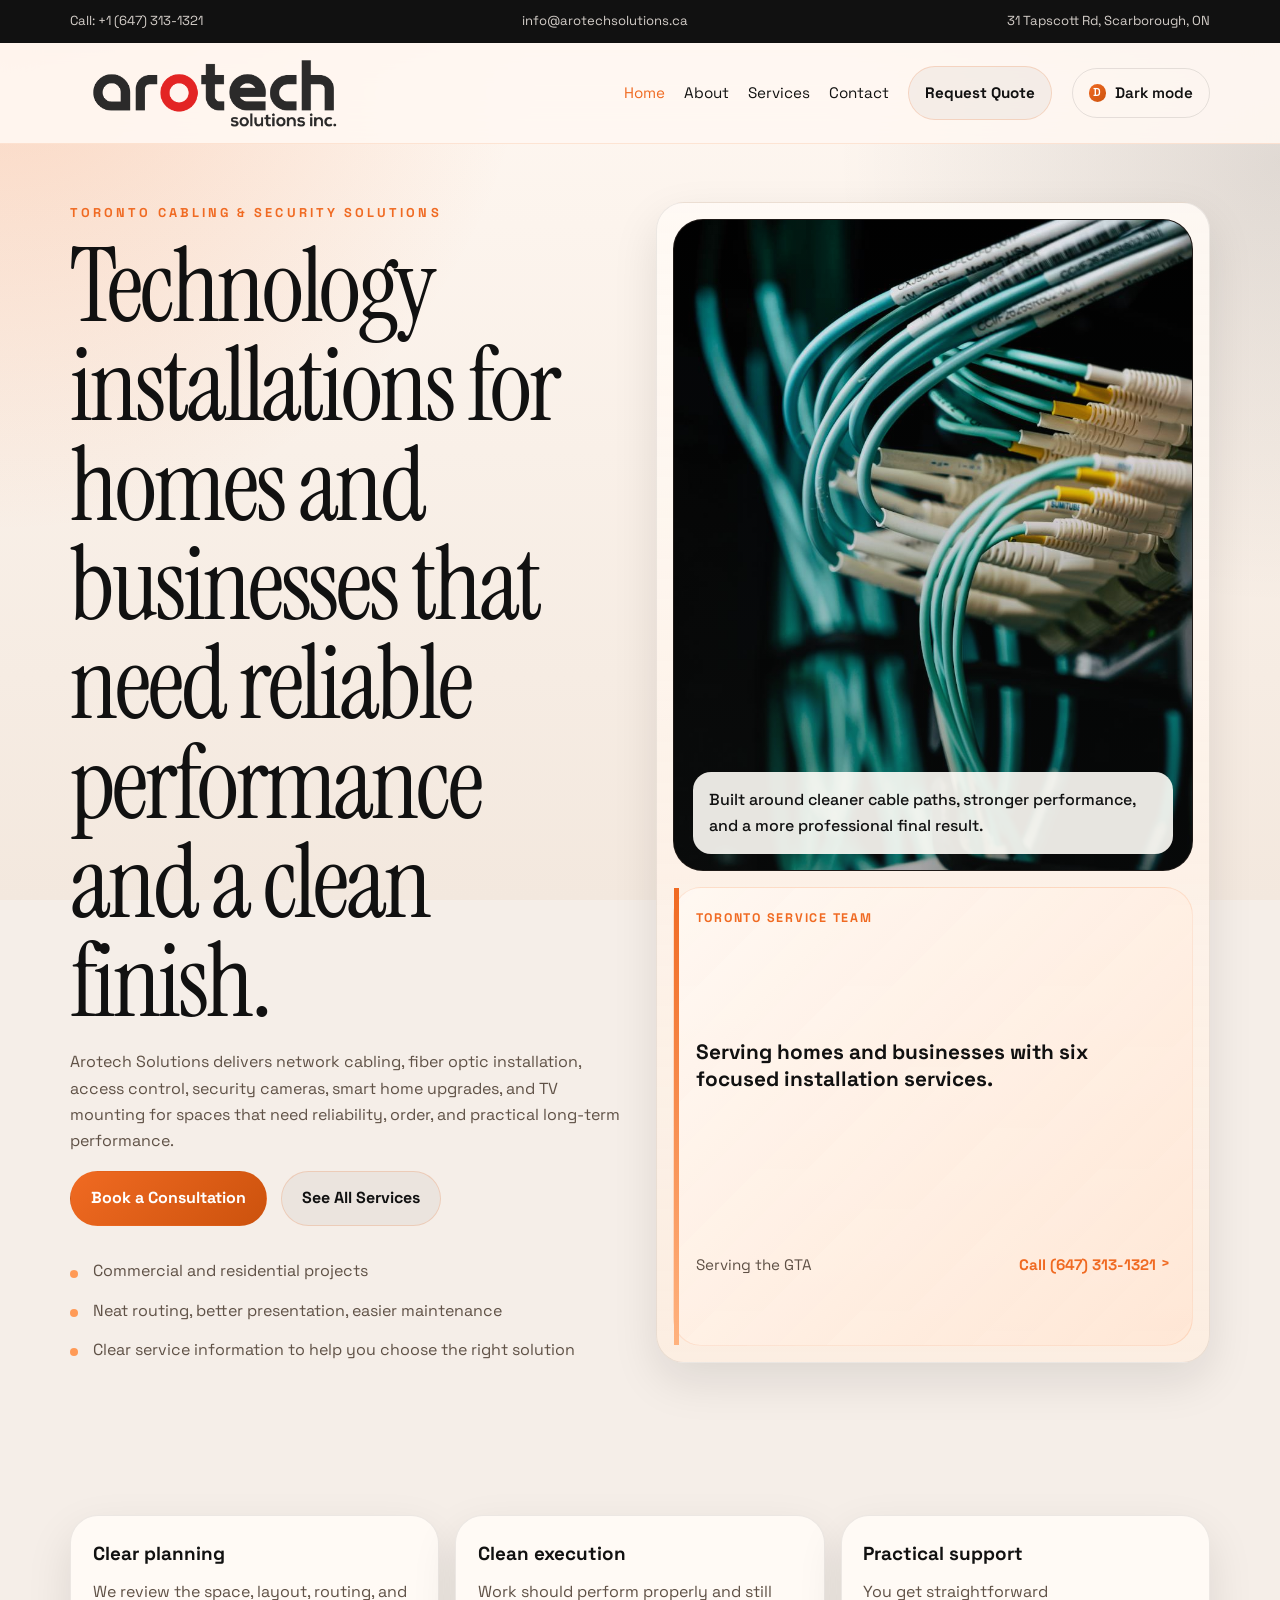
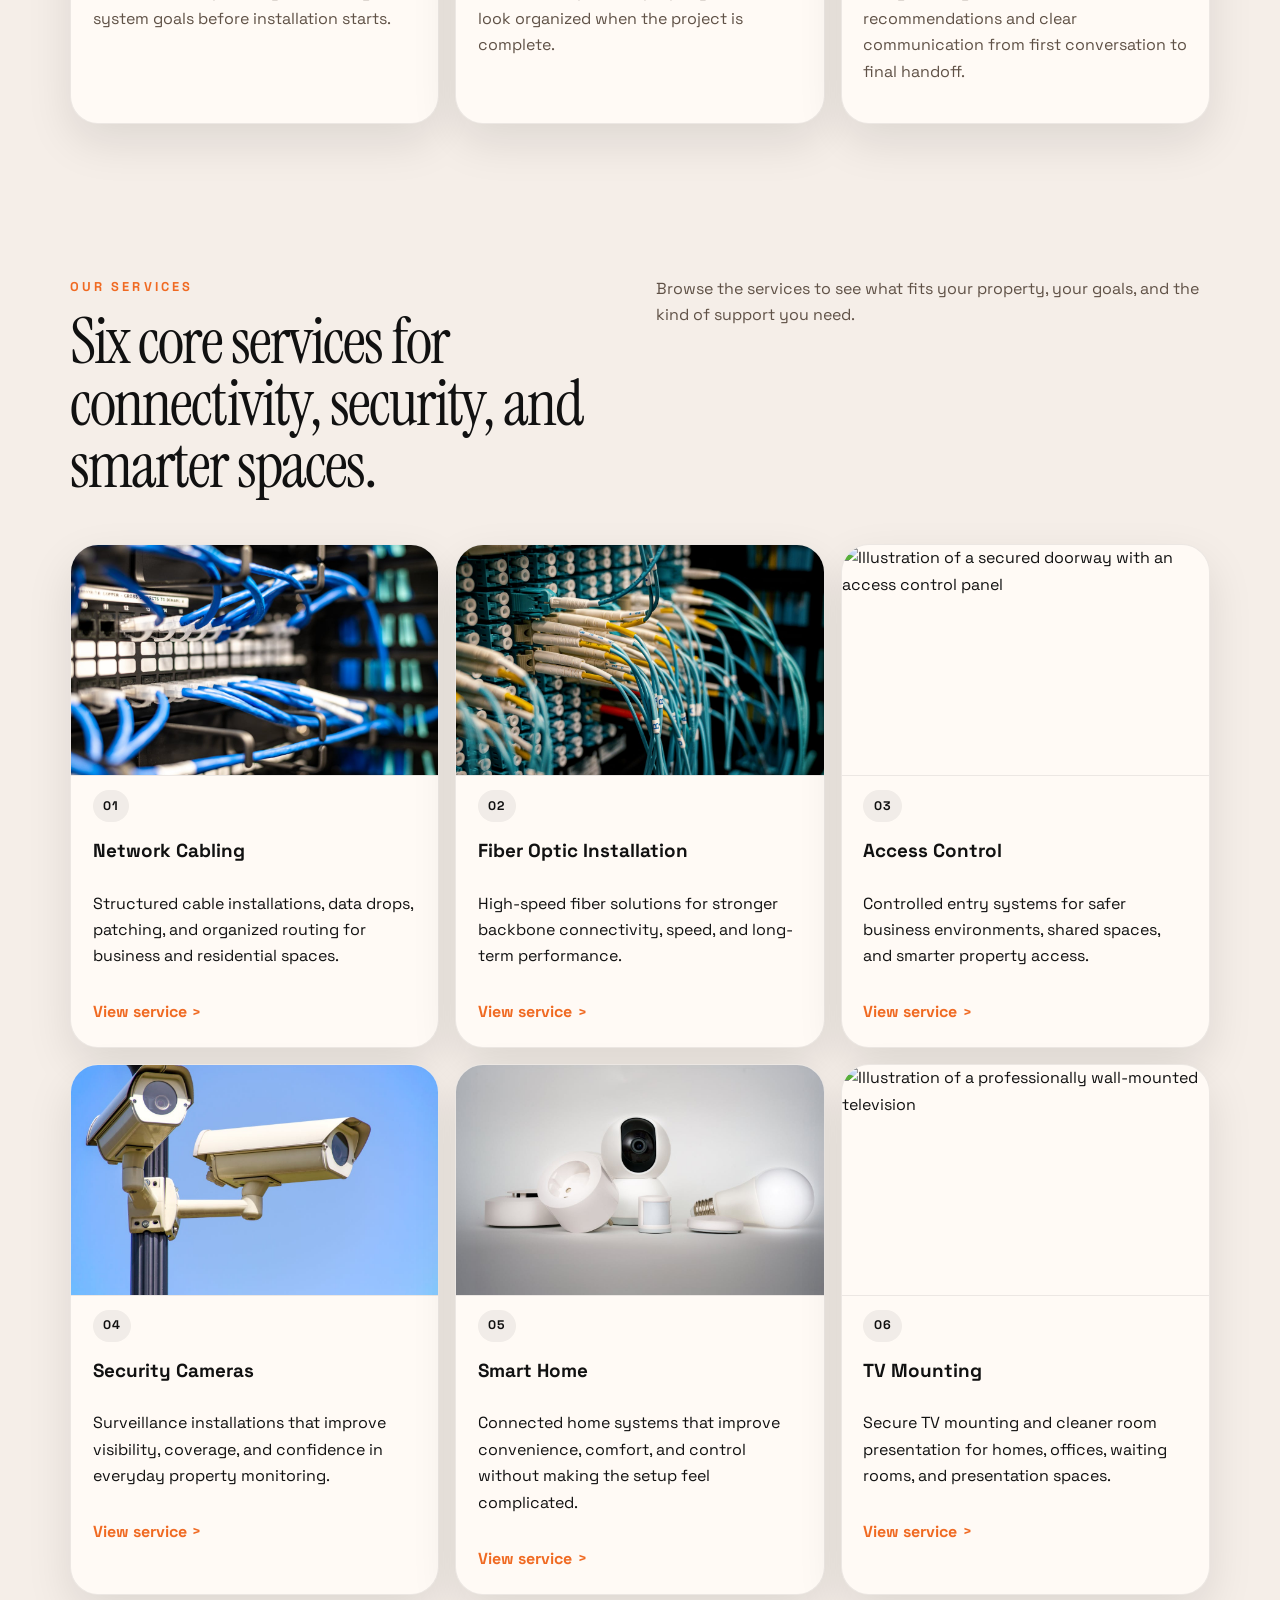
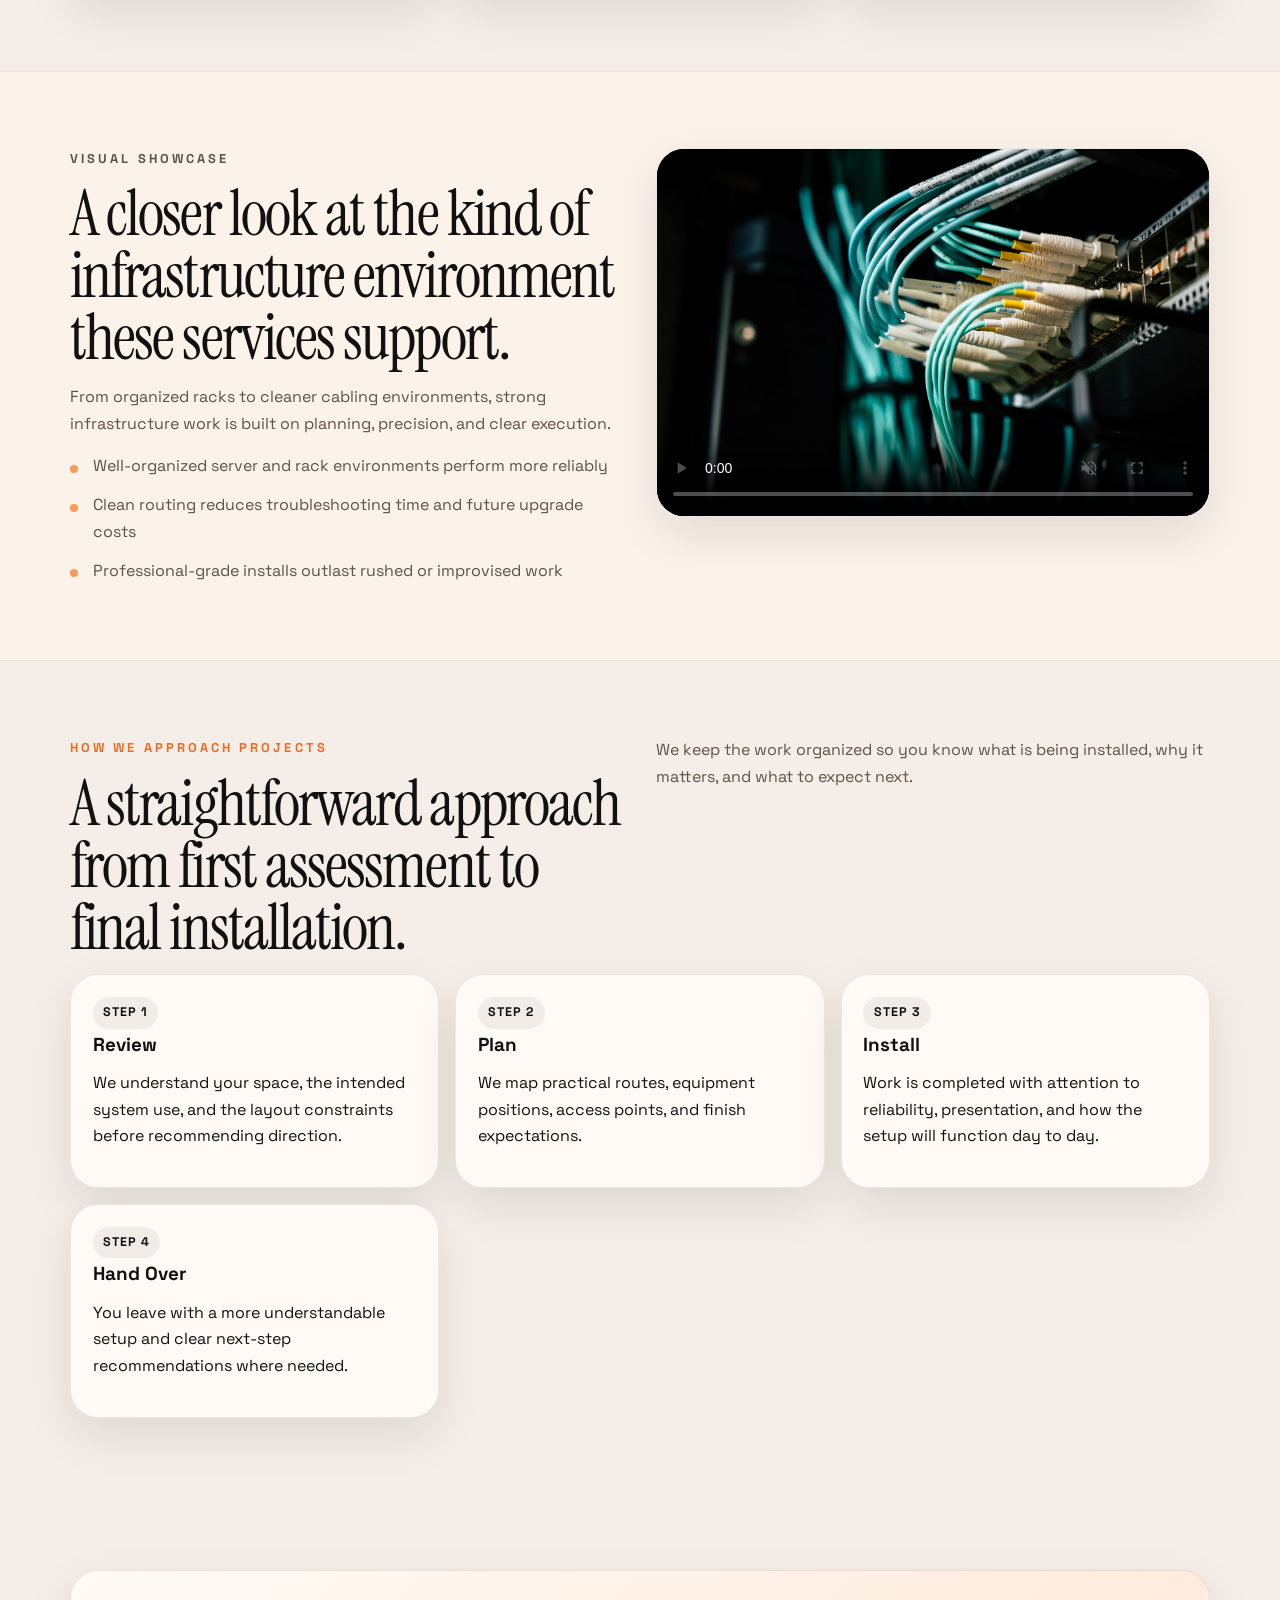
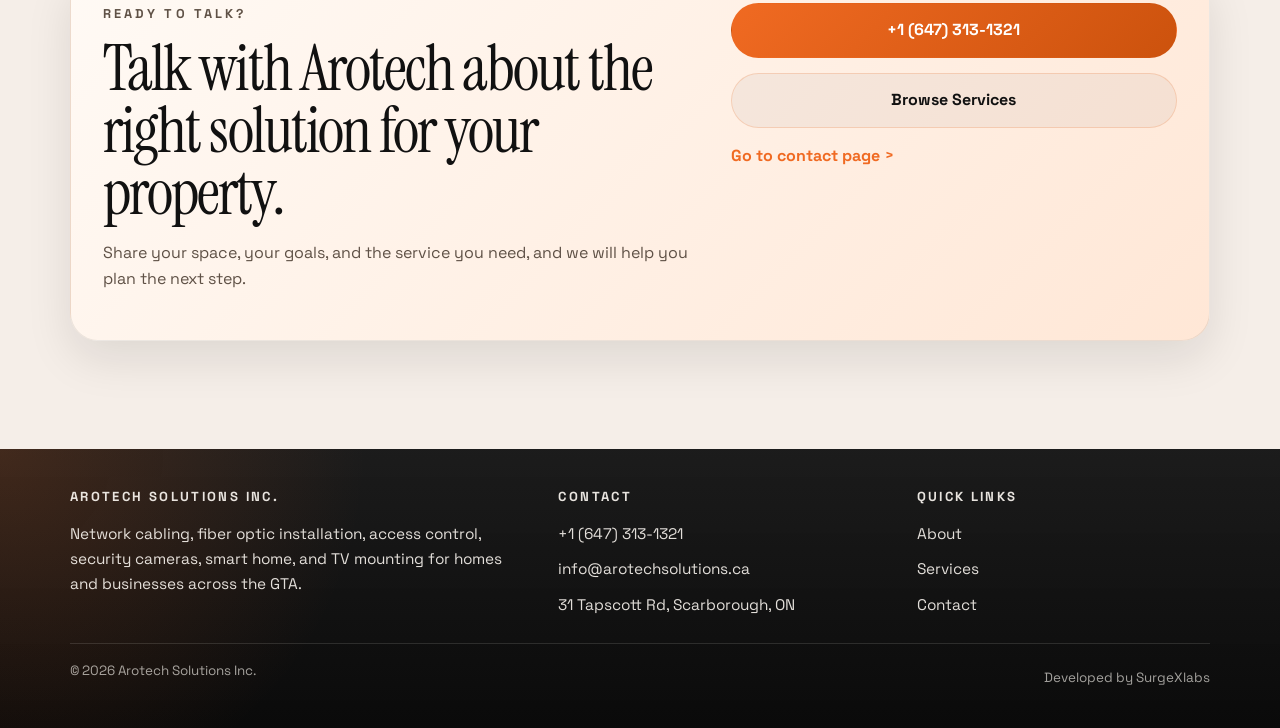
==== commit 22677255: "Remove empty line before closing body tag" ====
--- a/index.html
+++ b/index.html
@@ -266,7 +266,6 @@
             <p class="footer-credit">Developed by <a href="https://surgexlabs.ca/" target="_blank" rel="noreferrer">SurgeXlabs</a></p>
         </div>
     </footer>
-
     <script src="/assets/js/main.js"></script>
 </body>
 </html>
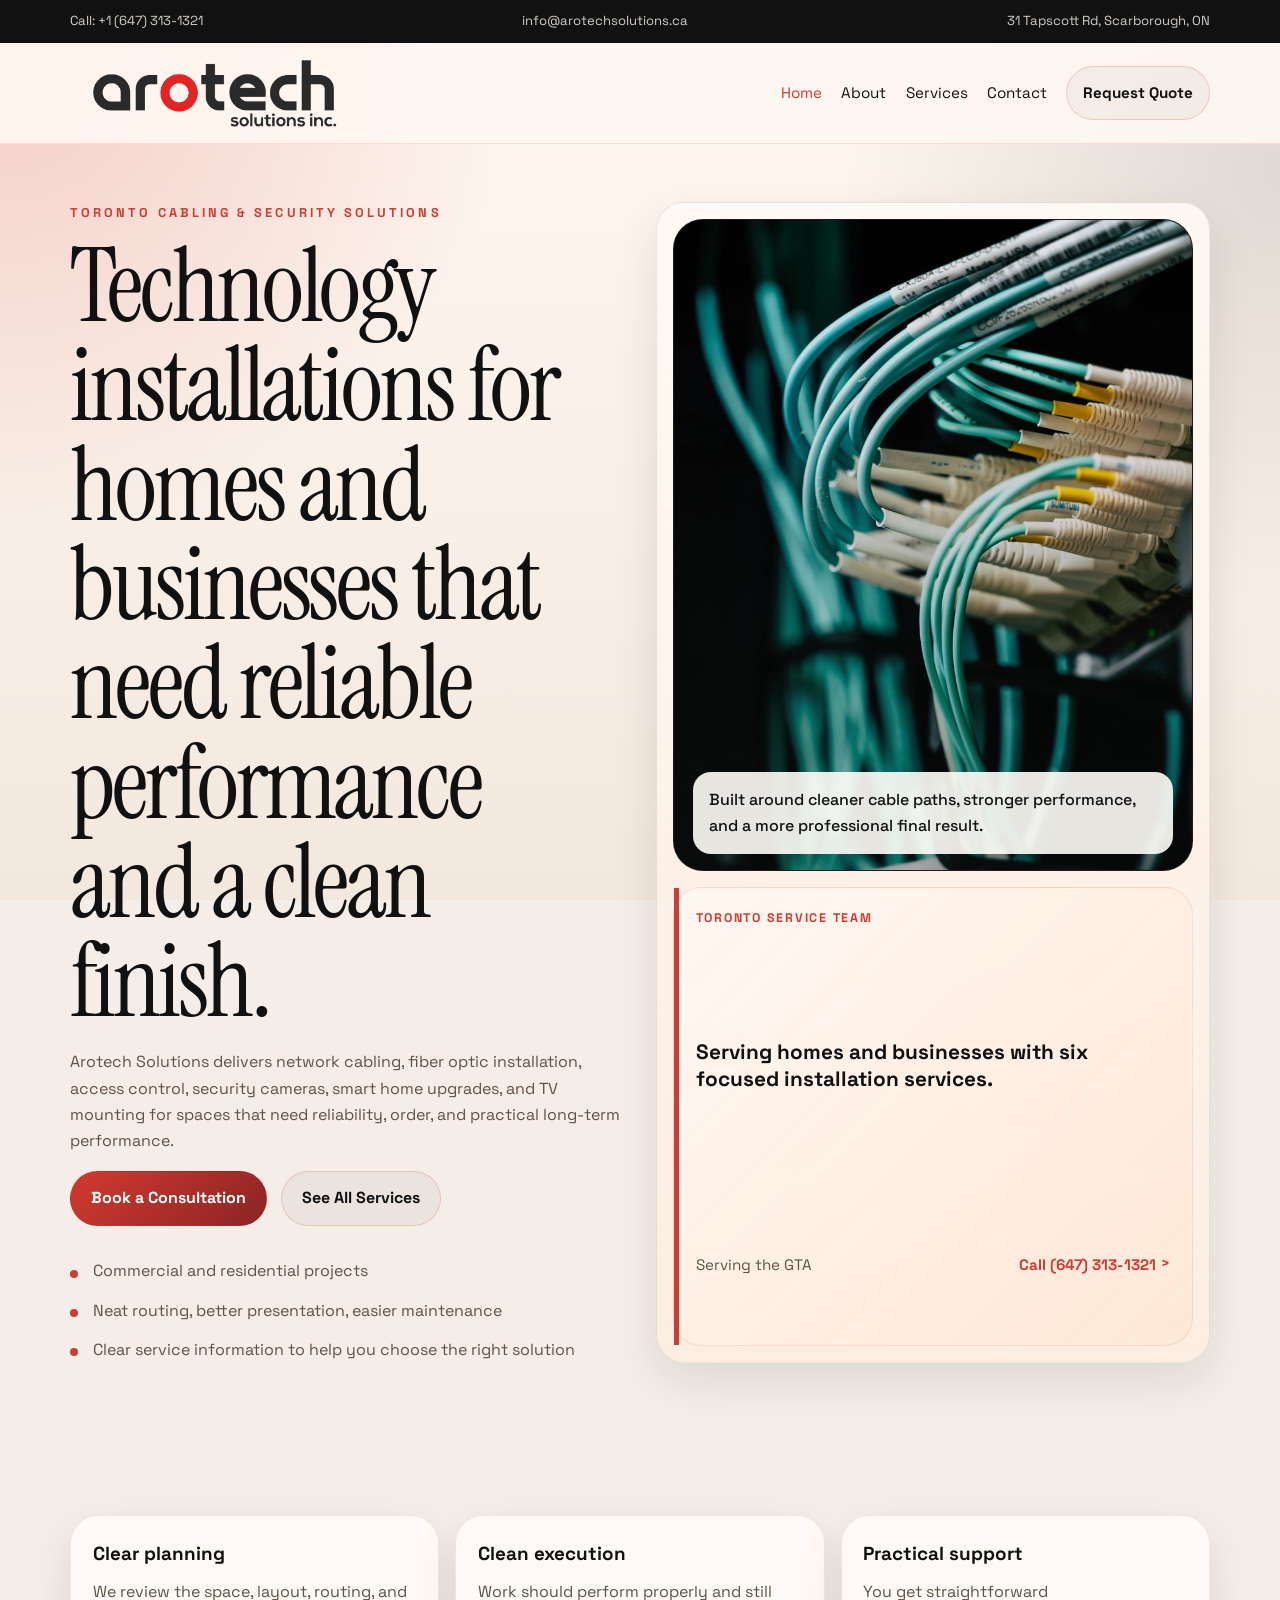
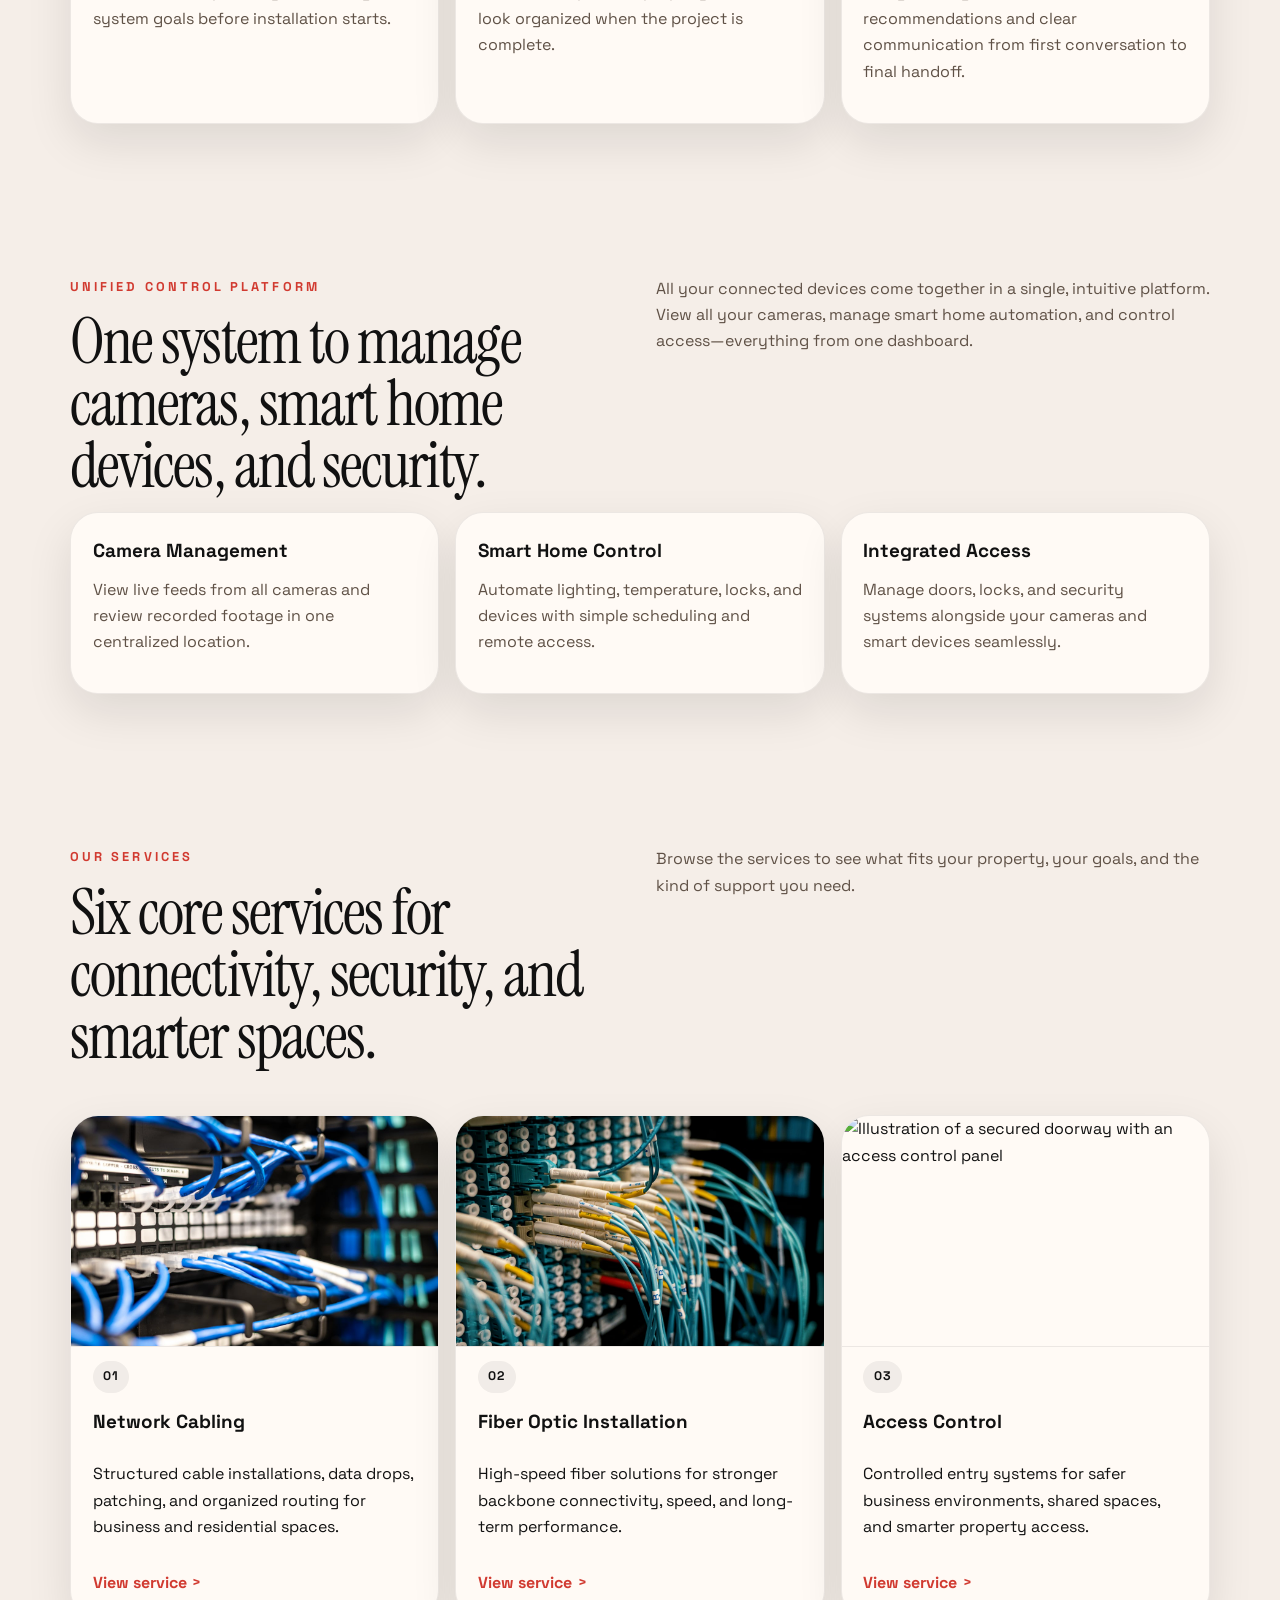
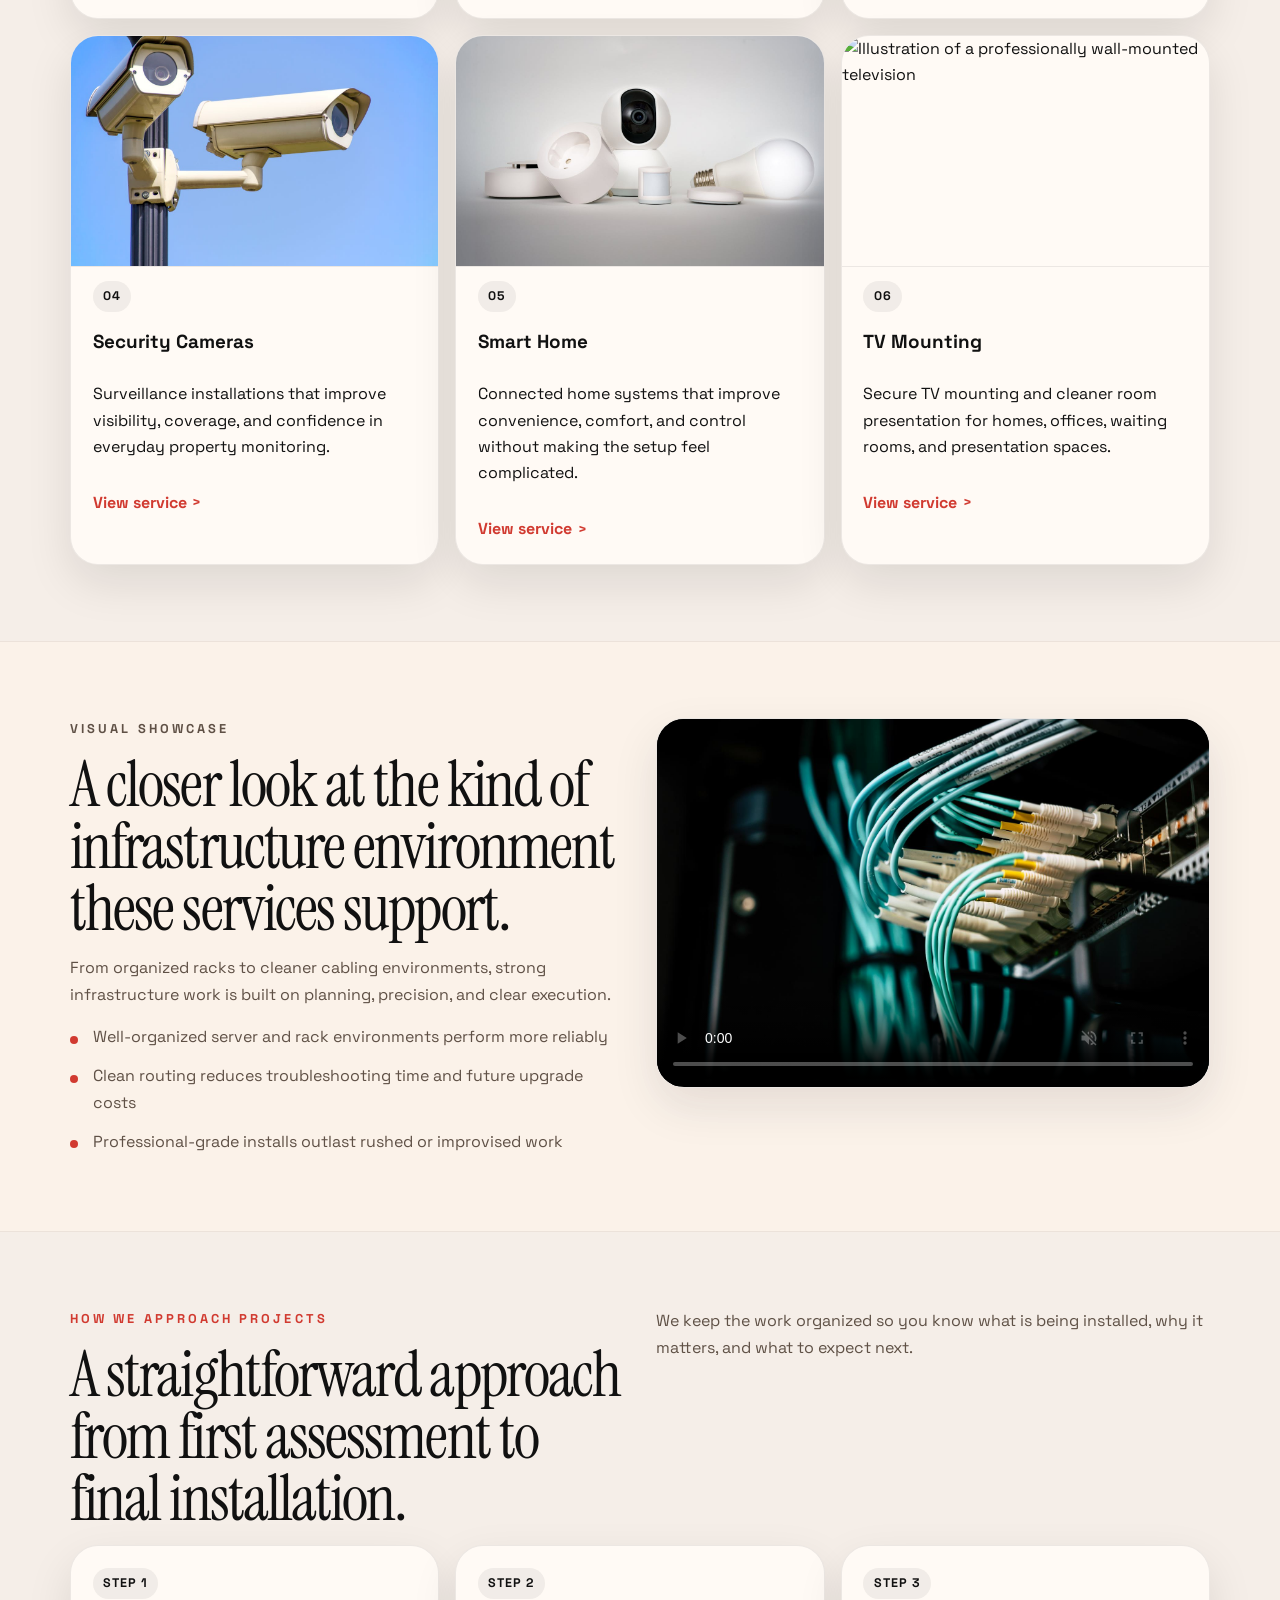
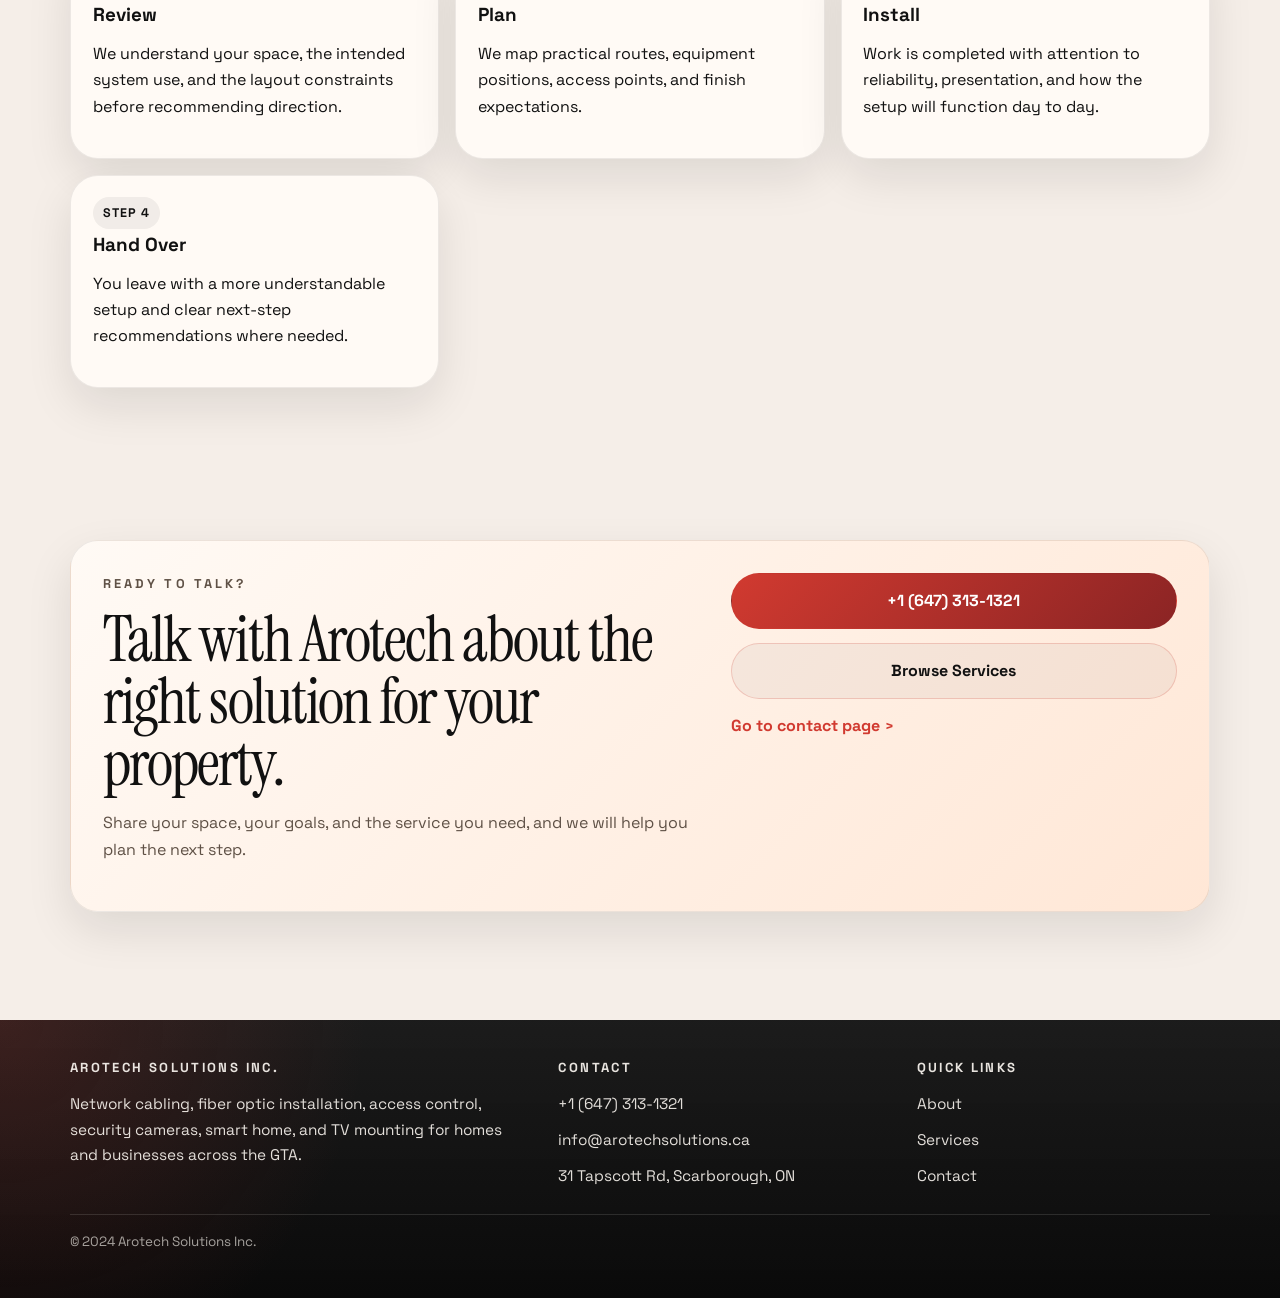
==== commit 963d8dba: "Update site branding and features: remove SurgeXlabs attribution, set footer year to 2024, change th" ====
--- a/index.html
+++ b/index.html
@@ -101,6 +101,33 @@
         <section class="section reveal">
             <div class="container section-head">
                 <div>
+                    <p class="eyebrow">Unified Control Platform</p>
+                    <h2>One system to manage cameras, smart home devices, and security.</h2>
+                </div>
+                <p>
+                    All your connected devices come together in a single, intuitive platform. View all your cameras, manage smart home automation, and control access—everything from one dashboard.
+                </p>
+            </div>
+
+            <div class="container trust-grid">
+                <article class="trust-card reveal-card">
+                    <h3>Camera Management</h3>
+                    <p>View live feeds from all cameras and review recorded footage in one centralized location.</p>
+                </article>
+                <article class="trust-card reveal-card">
+                    <h3>Smart Home Control</h3>
+                    <p>Automate lighting, temperature, locks, and devices with simple scheduling and remote access.</p>
+                </article>
+                <article class="trust-card reveal-card">
+                    <h3>Integrated Access</h3>
+                    <p>Manage doors, locks, and security systems alongside your cameras and smart devices seamlessly.</p>
+                </article>
+            </div>
+        </section>
+
+        <section class="section reveal">
+            <div class="container section-head">
+                <div>
                     <p class="eyebrow">Our Services</p>
                     <h2>Six core services for connectivity, security, and smarter spaces.</h2>
                 </div>
@@ -263,9 +290,9 @@
         </div>
         <div class="container footer-bottom">
             <p>&copy; <span id="year"></span> Arotech Solutions Inc.</p>
-            <p class="footer-credit">Developed by <a href="https://surgexlabs.ca/" target="_blank" rel="noreferrer">SurgeXlabs</a></p>
         </div>
     </footer>
+
     <script src="/assets/js/main.js"></script>
 </body>
 </html>
--- a/assets/css/styles.css
+++ b/assets/css/styles.css
@@ -6,17 +6,17 @@
     --ink: #111111;
     --muted: #5f5146;
     --line: rgba(17, 17, 17, 0.1);
-    --accent: #f06a22;
-    --accent-strong: #cc520d;
-    --accent-soft: #ffe2cf;
-    --accent-warm: #ff9a56;
+    --accent: #d13a30;
+    --accent-strong: #8b2424;
+    --accent-soft: #ffcdd2;
+    --accent-warm: #d13a30;
     --utility-bg: #111111;
     --utility-text: rgba(255, 248, 242, 0.82);
     --header-bg: rgba(255, 248, 242, 0.9);
-    --header-border: rgba(240, 106, 34, 0.14);
+    --header-border: rgba(209, 58, 48, 0.14);
     --panel-border: rgba(22, 24, 22, 0.08);
     --panel-shadow-strong: 0 20px 48px rgba(25, 29, 28, 0.09);
-    --site-bg-1: rgba(240, 106, 34, 0.24);
+    --site-bg-1: rgba(209, 58, 48, 0.24);
     --site-bg-2: rgba(17, 17, 17, 0.12);
     --site-bg-3-start: #fff8f2;
     --site-bg-3-end: #f3e8de;
@@ -24,7 +24,7 @@
     --hero-panel-end: rgba(255, 237, 222, 0.68);
     --hero-highlight-start: rgba(255, 248, 242, 0.98);
     --hero-highlight-end: rgba(255, 230, 212, 0.9);
-    --hero-highlight-stripe-end: #ffb27e;
+    --hero-highlight-stripe-end: #d13a30;
     --hero-media-bg: #201b18;
     --figcaption-bg: rgba(255, 253, 248, 0.9);
     --signal-primary-bg: #fff4ea;
@@ -34,7 +34,7 @@
     --input-bg: #fff;
     --contact-gradient-start: #fffaf5;
     --contact-gradient-end: #ffe7d6;
-    --footer-bg: radial-gradient(circle at top left, rgba(240, 106, 34, 0.18), transparent 28%), linear-gradient(180deg, rgba(23, 23, 23, 0.98), rgba(10, 10, 10, 1));
+    --footer-bg: radial-gradient(circle at top left, rgba(209, 58, 48, 0.18), transparent 28%), linear-gradient(180deg, rgba(23, 23, 23, 0.98), rgba(10, 10, 10, 1));
     --footer-text: rgba(255, 251, 245, 0.9);
     --footer-heading: rgba(255, 251, 245, 0.62);
     --footer-link: rgba(255, 251, 245, 0.88);
@@ -54,17 +54,17 @@
     --ink: #f5eee7;
     --muted: #bcae9f;
     --line: rgba(255, 255, 255, 0.1);
-    --accent: #ff8b3d;
-    --accent-strong: #d66217;
-    --accent-soft: rgba(255, 139, 61, 0.14);
-    --accent-warm: #ffab72;
+    --accent: #ef5350;
+    --accent-strong: #c62828;
+    --accent-soft: rgba(244, 67, 54, 0.14);
+    --accent-warm: #ef5350;
     --utility-bg: #090909;
     --utility-text: rgba(245, 238, 231, 0.8);
     --header-bg: rgba(17, 17, 20, 0.9);
-    --header-border: rgba(255, 139, 61, 0.2);
+    --header-border: rgba(209, 58, 48, 0.2);
     --panel-border: rgba(255, 255, 255, 0.08);
     --panel-shadow-strong: 0 20px 48px rgba(0, 0, 0, 0.28);
-    --site-bg-1: rgba(255, 139, 61, 0.14);
+    --site-bg-1: rgba(209, 58, 48, 0.14);
     --site-bg-2: rgba(255, 255, 255, 0.06);
     --site-bg-3-start: #17171a;
     --site-bg-3-end: #0d0d0f;
@@ -72,17 +72,17 @@
     --hero-panel-end: rgba(18, 18, 21, 0.96);
     --hero-highlight-start: rgba(28, 28, 32, 0.98);
     --hero-highlight-end: rgba(23, 23, 27, 0.94);
-    --hero-highlight-stripe-end: #ffab72;
+    --hero-highlight-stripe-end: #ef5350;
     --hero-media-bg: #0d0d0f;
     --figcaption-bg: rgba(22, 22, 26, 0.92);
-    --signal-primary-bg: rgba(255, 139, 61, 0.1);
+    --signal-primary-bg: rgba(209, 58, 48, 0.1);
     --signal-dark-bg: #0c0c0d;
     --signal-dark-text: rgba(245, 238, 231, 0.72);
     --tag-bg: rgba(255, 255, 255, 0.08);
     --input-bg: #111114;
     --contact-gradient-start: #18181c;
     --contact-gradient-end: #111114;
-    --footer-bg: radial-gradient(circle at top left, rgba(255, 139, 61, 0.14), transparent 28%), linear-gradient(180deg, rgba(10, 10, 12, 0.98), rgba(5, 5, 6, 1));
+    --footer-bg: radial-gradient(circle at top left, rgba(209, 58, 48, 0.14), transparent 28%), linear-gradient(180deg, rgba(10, 10, 12, 0.98), rgba(5, 5, 6, 1));
     --footer-text: rgba(245, 238, 231, 0.9);
     --footer-heading: rgba(245, 238, 231, 0.58);
     --footer-link: rgba(245, 238, 231, 0.84);
@@ -214,7 +214,7 @@
 }
 
 body[data-theme="dark"] .brand img {
-    mix-blend-mode: screen;
+    filter: brightness(0) invert(1);
 }
 
 .site-nav {
@@ -269,18 +269,18 @@
 }
 
 .button:hover {
-    background: linear-gradient(135deg, #ff7b2d, var(--accent));
-    box-shadow: 0 10px 24px rgba(240, 106, 34, 0.16);
+    background: linear-gradient(135deg, #d13a30, var(--accent));
+    box-shadow: 0 10px 24px rgba(209, 58, 48, 0.16);
 }
 
 .button-ghost {
     background: rgba(17, 17, 17, 0.04);
     color: var(--ink);
-    border-color: rgba(240, 106, 34, 0.2);
+    border-color: rgba(209, 58, 48, 0.2);
 }
 
 .button-ghost:hover {
-    background: rgba(240, 106, 34, 0.1);
+    background: rgba(209, 58, 48, 0.1);
 }
 
 .button-small {
@@ -292,34 +292,28 @@
     display: inline-flex;
     align-items: center;
     justify-content: center;
-    gap: 0.55rem;
-    min-height: 44px;
-    padding: 0.72rem 1rem;
+    width: 40px;
+    height: 40px;
+    padding: 0;
     border: 1px solid var(--line);
-    border-radius: 999px;
+    border-radius: 50%;
     background: transparent;
     color: var(--ink);
     font: inherit;
-    font-weight: 600;
+    font-size: 1.15rem;
     cursor: pointer;
+    flex-shrink: 0;
 }
 
 .theme-toggle:hover {
     background: var(--accent-soft);
-    box-shadow: 0 10px 24px rgba(240, 106, 34, 0.12);
+    box-shadow: 0 6px 18px rgba(209, 58, 48, 0.14);
 }
 
 .theme-toggle-icon {
-    display: inline-flex;
-    align-items: center;
-    justify-content: center;
-    width: 1.1rem;
-    height: 1.1rem;
-    border-radius: 50%;
-    background: linear-gradient(135deg, var(--accent), var(--accent-strong));
-    color: #fff;
-    font-size: 0.72rem;
+    display: block;
     line-height: 1;
+    font-style: normal;
 }
 
 .text-link {
@@ -862,7 +856,7 @@
 .mini-link-card:hover,
 .page-hero-media:hover {
     box-shadow: var(--panel-shadow-strong);
-    border-color: rgba(240, 106, 34, 0.24);
+    border-color: rgba(209, 58, 48, 0.24);
 }
 
 @media (prefers-reduced-motion: reduce) {
@@ -932,8 +926,8 @@
     }
 
     .theme-toggle {
-        justify-content: flex-start;
-        width: 100%;
+        width: 40px;
+        justify-content: center;
     }
 
     .site-nav.is-open {
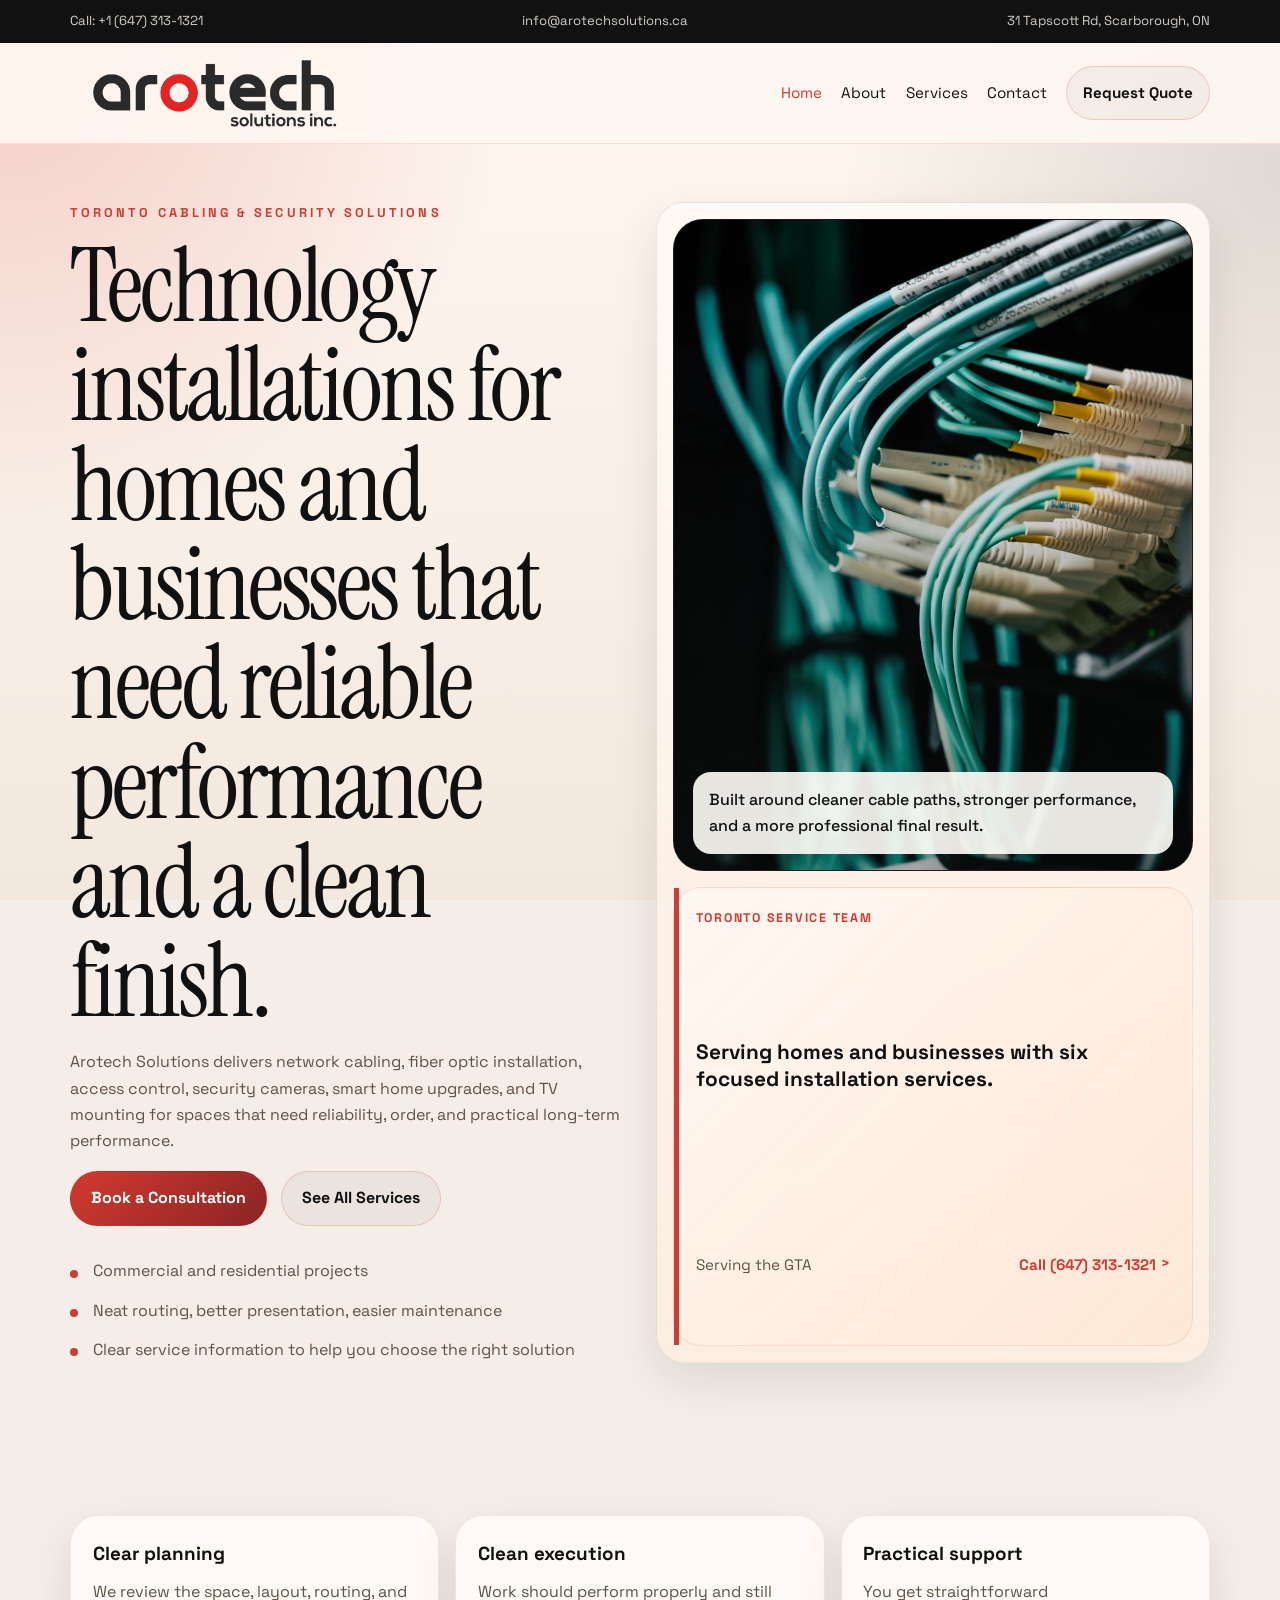
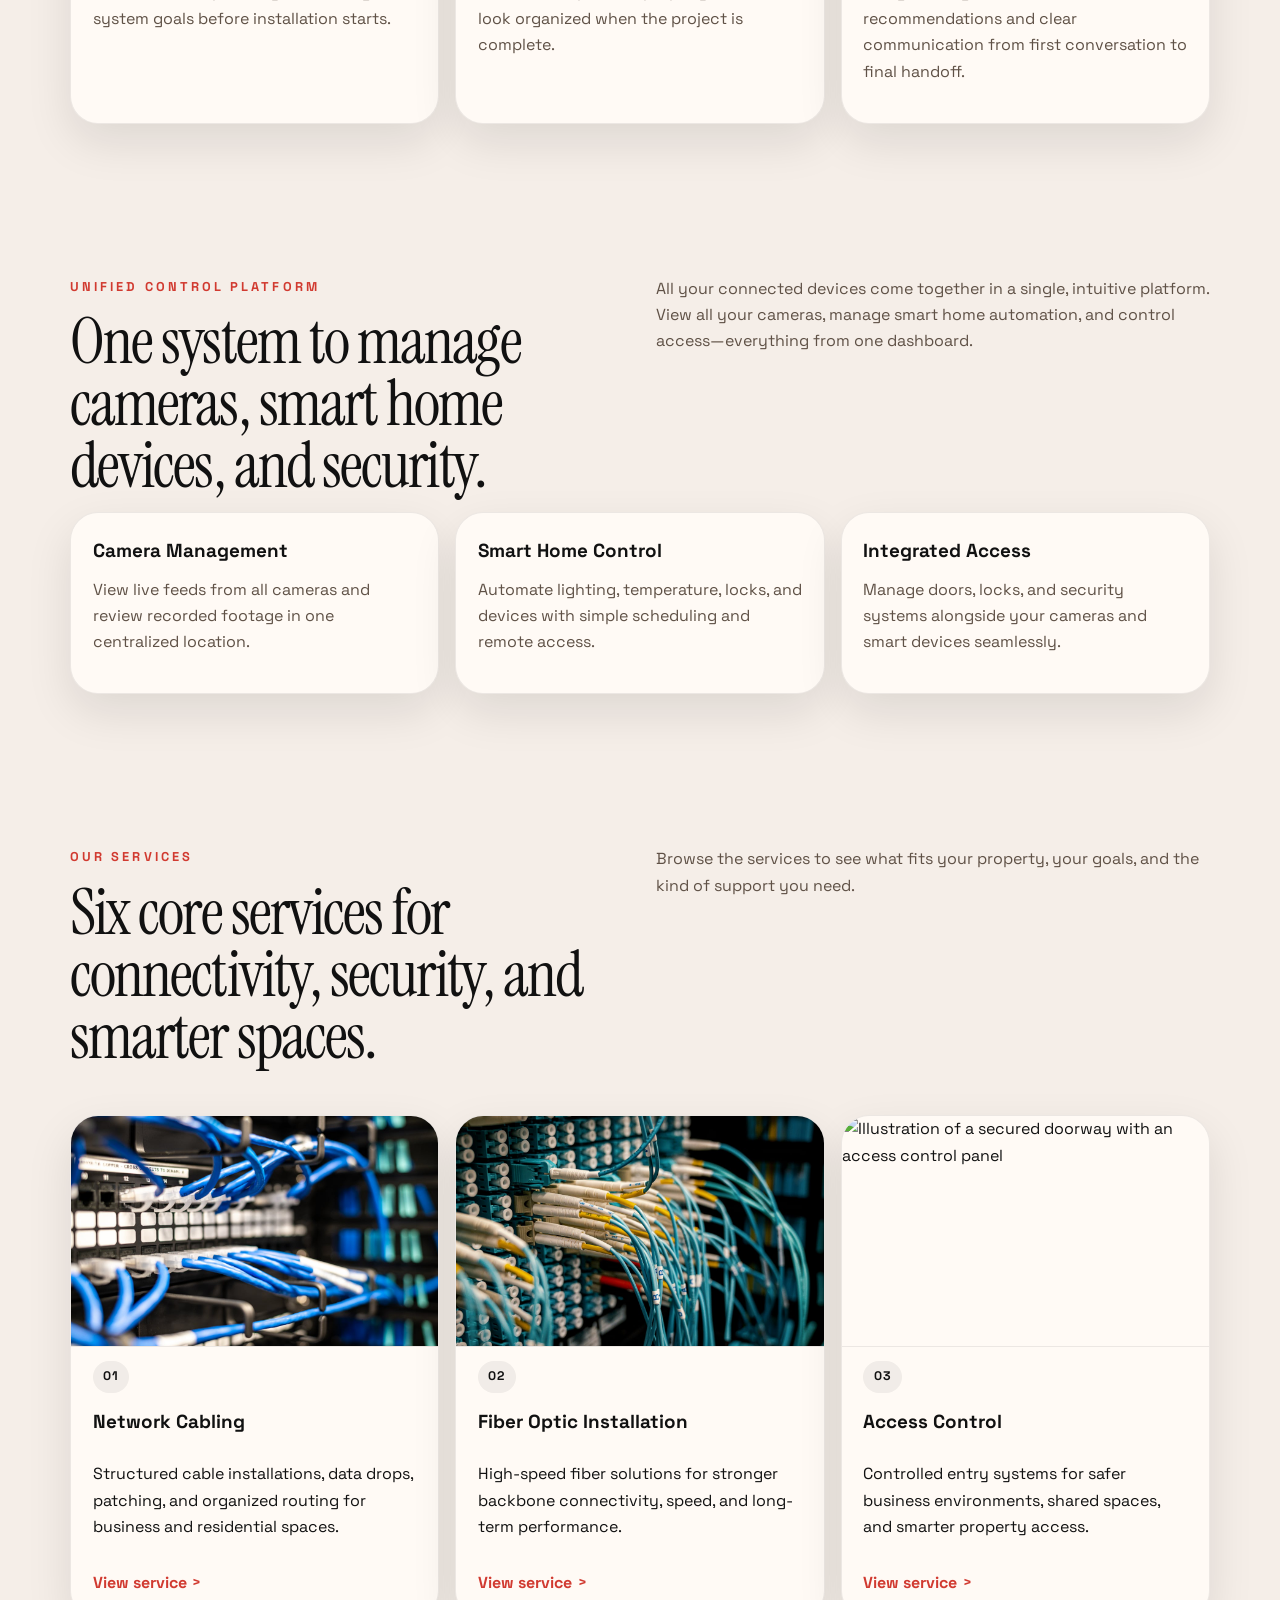
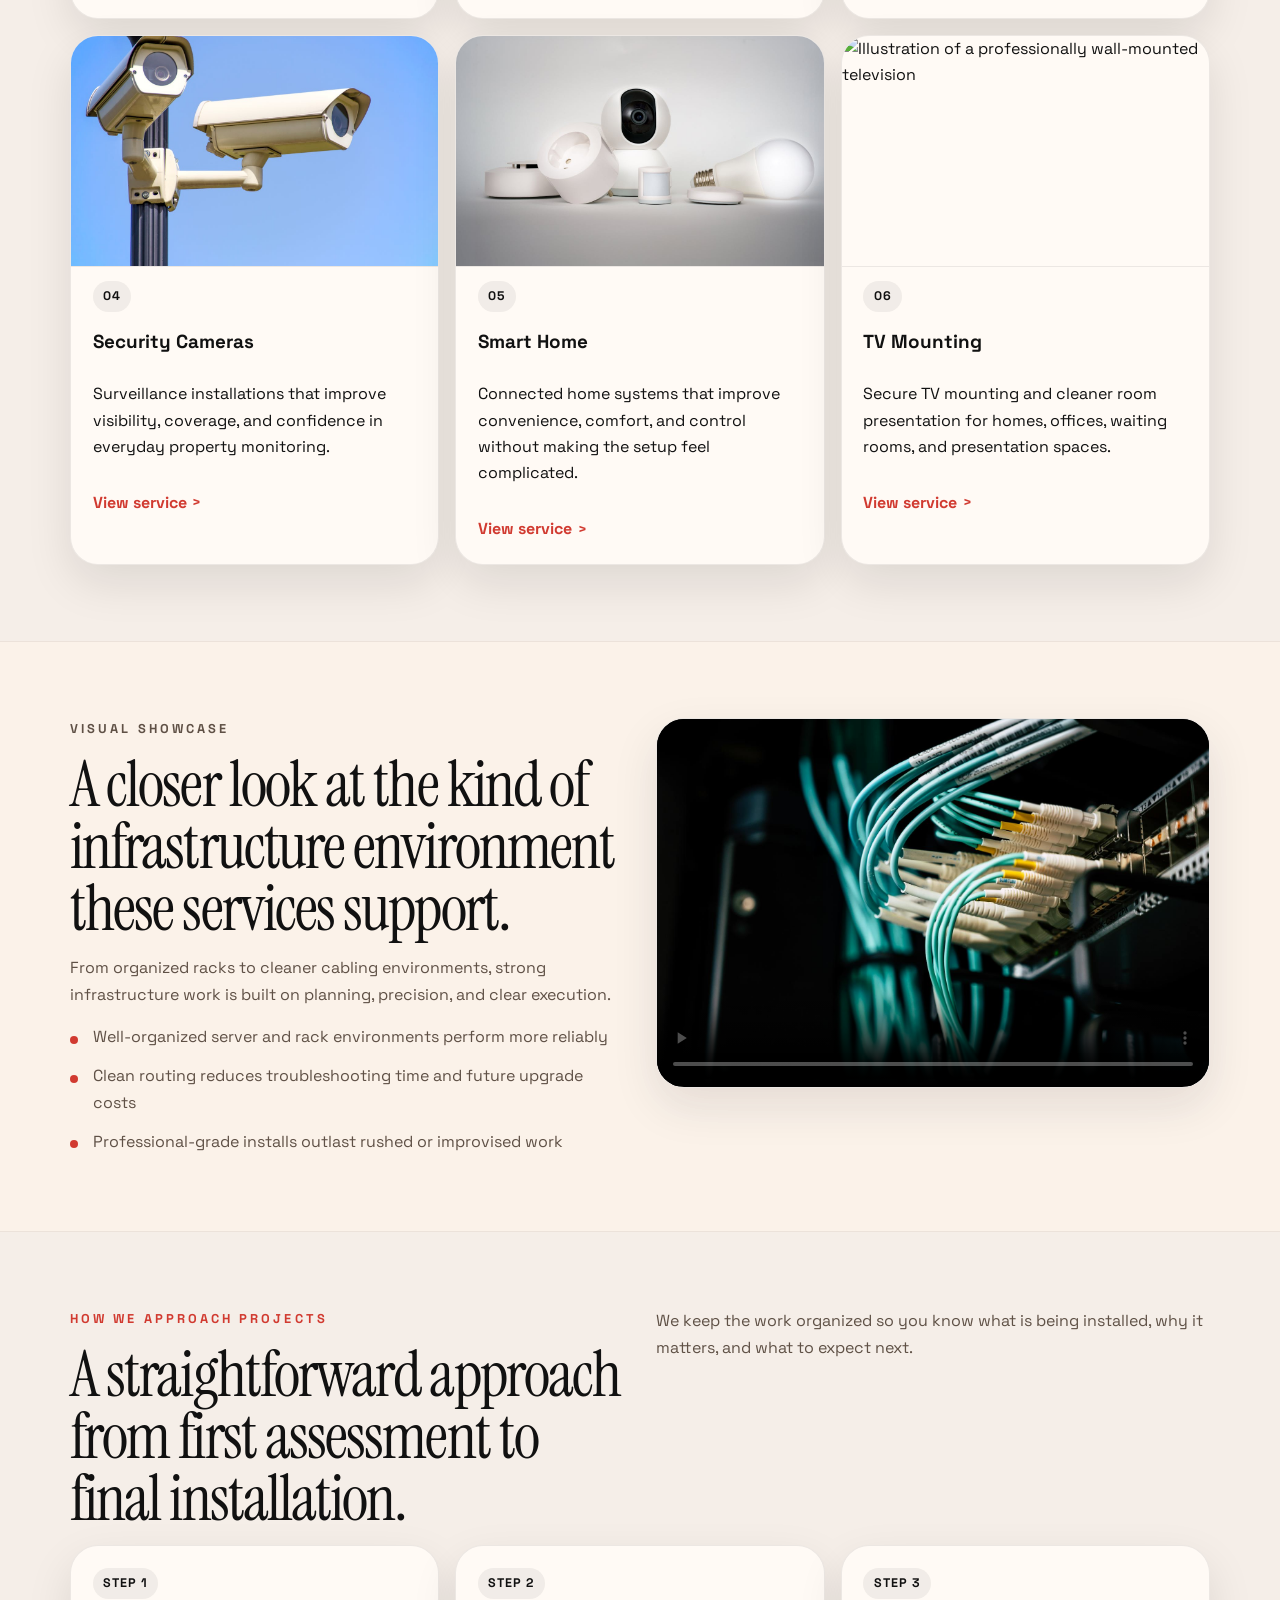
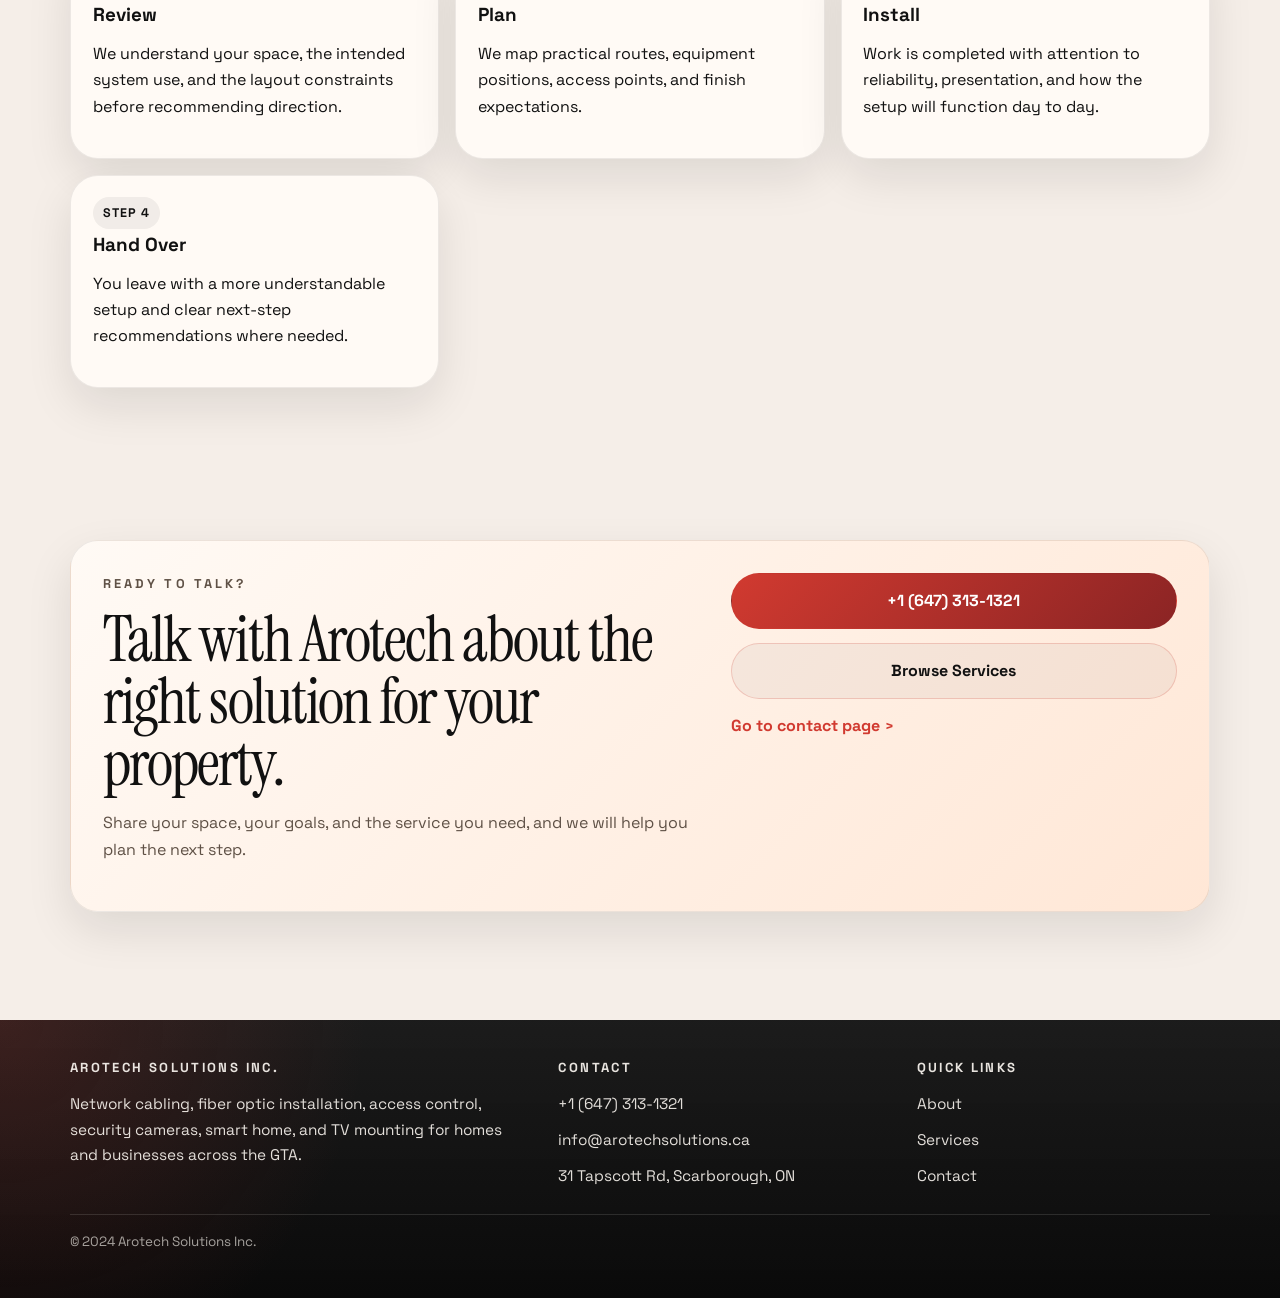
==== commit e38843b9: "Merge branch 'main' of https://github.com/Int-Sajan/int-sajan.github.io" ====
--- a/index.html
+++ b/index.html
@@ -292,7 +292,6 @@
             <p>&copy; <span id="year"></span> Arotech Solutions Inc.</p>
         </div>
     </footer>
-
     <script src="/assets/js/main.js"></script>
 </body>
 </html>
